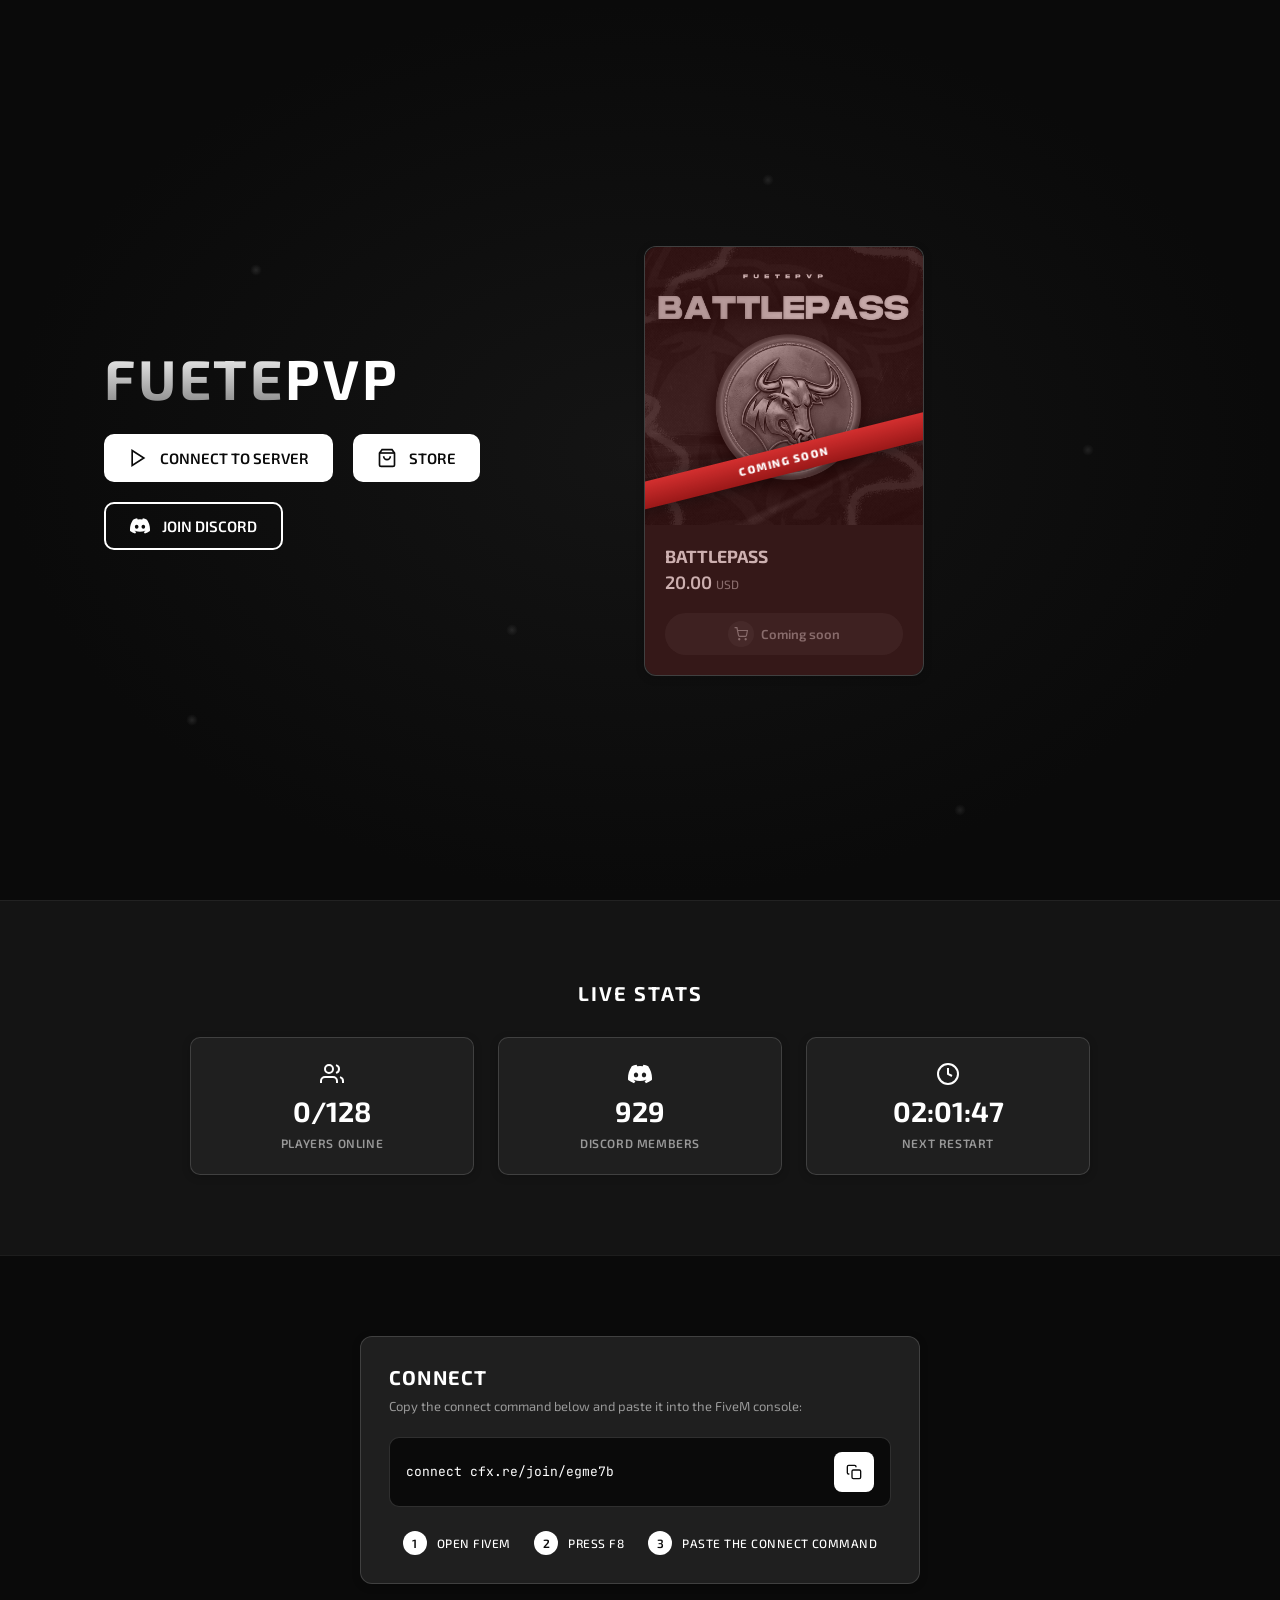
==== index.html @ 7027dbac "Add files via upload" ====
<!DOCTYPE html>
<html lang="en">
<head>
  <meta charset="UTF-8">
  <meta name="viewport" content="width=device-width, initial-scale=1.0">
  <title>FuetePVP — FiveM Server</title>
  <link rel="preconnect" href="https://fonts.googleapis.com">
  <link rel="preconnect" href="https://fonts.gstatic.com" crossorigin>
  <link href="https://fonts.googleapis.com/css2?family=Exo+2:wght@400;500;600;700&family=JetBrains+Mono:wght@400;500&display=swap" rel="stylesheet">
  <link rel="stylesheet" href="styles.css">
</head>
<body>
  <!-- Hero Section — Centered layout -->
  <main class="hero">
    <div class="hero-bg">
      <div class="bokeh bokeh-1"></div>
      <div class="bokeh bokeh-2"></div>
      <div class="bokeh bokeh-3"></div>
      <div class="stars"></div>
    </div>
    <div class="hero-inner hero-animate">
      <div class="hero-content hero-centered">
        <div class="hero-left">
          <h1 class="title animate-item"><span class="title-fuete">FUETE</span><span class="title-pvp">PVP</span></h1>
          <div class="buttons-stack animate-item">
            <div class="buttons-row">
              <a href="#" class="btn btn-primary">
              <svg xmlns="http://www.w3.org/2000/svg" width="20" height="20" viewBox="0 0 24 24" fill="none" stroke="currentColor" stroke-width="2">
                <polygon points="5 3 19 12 5 21 5 3"/>
              </svg>
              CONNECT TO SERVER
            </a>
            <a href="shop.html" class="btn btn-primary">
              <svg xmlns="http://www.w3.org/2000/svg" width="20" height="20" viewBox="0 0 24 24" fill="none" stroke="currentColor" stroke-width="2">
                <path d="M6 2L3 6v14a2 2 0 0 0 2 2h14a2 2 0 0 0 2-2V6l-3-4z"/>
                <line x1="3" y1="6" x2="21" y2="6"/>
                <path d="M16 10a4 4 0 0 1-8 0"/>
              </svg>
              STORE
            </a>
          </div>
          <a href="https://discord.gg/bhujX2m533" target="_blank" rel="noopener noreferrer" class="btn btn-outline">
            <svg xmlns="http://www.w3.org/2000/svg" width="20" height="20" viewBox="0 0 16 16" fill="currentColor">
              <path d="M13.545 2.907a13.2 13.2 0 0 0-3.257-1.011.05.05 0 0 0-.052.025c-.141.25-.297.577-.406.833a12.2 12.2 0 0 0-3.658 0 8 8 0 0 0-.412-.833.05.05 0 0 0-.052-.025c-1.125.194-2.22.534-3.257 1.011a.04.04 0 0 0-.021.018C.356 6.024-.213 9.047.066 12.032q.003.022.021.037a13.3 13.3 0 0 0 3.995 2.02.05.05 0 0 0 .056-.019q.463-.63.818-1.329a.05.05 0 0 0-.01-.059l-.018-.011a9 9 0 0 1-1.248-.595.05.05 0 0 1-.02-.066l.015-.019q.127-.095.248-.195a.05.05 0 0 1 .051-.007c2.619 1.196 5.454 1.196 8.041 0a.05.05 0 0 1 .053.007q.121.1.248.195a.05.05 0 0 1-.004.085 8 8 0 0 1-1.249.594.05.05 0 0 0-.03.03.05.05 0 0 0 .003.041c.24.465.515.909.817 1.329a.05.05 0 0 0 .056.019 13.2 13.2 0 0 0 4.001-2.02.05.05 0 0 0 .021-.037c.334-3.451-.559-6.449-2.366-9.106a.03.03 0 0 0-.02-.019m-8.198 7.307c-.789 0-1.438-.724-1.438-1.612s.637-1.613 1.438-1.613c.807 0 1.45.73 1.438 1.613 0 .888-.637 1.612-1.438 1.612m5.316 0c-.788 0-1.438-.724-1.438-1.612s.637-1.613 1.438-1.613c.807 0 1.451.73 1.438 1.613 0 .888-.631 1.612-1.438 1.612"/>
            </svg>
            JOIN DISCORD
          </a>
          </div>
        </div>
      </div>
      <div class="hero-featured-wrap animate-item">
        <article class="store-card hero-featured-card hero-featured-card--soon" aria-label="BATTLEPASS — coming soon, not available for purchase yet">
          <div class="hero-featured-soon-overlay" aria-hidden="true">
            <span class="hero-featured-soon-ribbon">COMING SOON</span>
          </div>
          <div class="store-card-image">
            <img src="images/battlepass.png" alt="Battle Pass — FUETEPVP" class="store-product-img" width="512" height="512" loading="lazy">
          </div>
          <h3 class="store-card-title">BATTLEPASS</h3>
          <p class="store-card-price">20.00 <span class="currency">USD</span></p>
          <span class="store-btn hero-featured-buy hero-featured-buy--disabled" aria-disabled="true">
            <span class="store-btn-icon">
              <svg xmlns="http://www.w3.org/2000/svg" width="14" height="14" viewBox="0 0 24 24" fill="none" stroke="currentColor" stroke-width="2"><circle cx="9" cy="21" r="1"/><circle cx="20" cy="21" r="1"/><path d="M1 1h4l2.68 13.39a2 2 0 0 0 2 1.61h9.72a2 2 0 0 0 2-1.61L23 6H6"/></svg>
            </span>
            Coming soon
          </span>
        </article>
      </div>
    </div>
  </main>

  <!-- Live Stats Section -->
  <section class="stats-section">
    <h2 class="section-title">LIVE STATS</h2>
    <div class="stats-grid">
      <div class="stat-card">
        <div class="stat-icon">
          <svg xmlns="http://www.w3.org/2000/svg" width="24" height="24" viewBox="0 0 24 24" fill="none" stroke="currentColor" stroke-width="2">
            <path d="M17 21v-2a4 4 0 0 0-4-4H5a4 4 0 0 0-4 4v2"/>
            <circle cx="9" cy="7" r="4"/>
            <path d="M23 21v-2a4 4 0 0 0-3-3.87"/>
            <path d="M16 3.13a4 4 0 0 1 0 7.75"/>
          </svg>
        </div>
        <span class="stat-value">0/128</span>
        <span class="stat-label">PLAYERS ONLINE</span>
      </div>
      <div class="stat-card">
        <div class="stat-icon">
          <svg xmlns="http://www.w3.org/2000/svg" width="24" height="24" viewBox="0 0 16 16" fill="currentColor">
            <path d="M13.545 2.907a13.2 13.2 0 0 0-3.257-1.011.05.05 0 0 0-.052.025c-.141.25-.297.577-.406.833a12.2 12.2 0 0 0-3.658 0 8 8 0 0 0-.412-.833.05.05 0 0 0-.052-.025c-1.125.194-2.22.534-3.257 1.011a.04.04 0 0 0-.021.018C.356 6.024-.213 9.047.066 12.032q.003.022.021.037a13.3 13.3 0 0 0 3.995 2.02.05.05 0 0 0 .056-.019q.463-.63.818-1.329a.05.05 0 0 0-.01-.059l-.018-.011a9 9 0 0 1-1.248-.595.05.05 0 0 1-.02-.066l.015-.019q.127-.095.248-.195a.05.05 0 0 1 .051-.007c2.619 1.196 5.454 1.196 8.041 0a.05.05 0 0 1 .053.007q.121.1.248.195a.05.05 0 0 1-.004.085 8 8 0 0 1-1.249.594.05.05 0 0 0-.03.03.05.05 0 0 0 .003.041c.24.465.515.909.817 1.329a.05.05 0 0 0 .056.019 13.2 13.2 0 0 0 4.001-2.02.05.05 0 0 0 .021-.037c.334-3.451-.559-6.449-2.366-9.106a.03.03 0 0 0-.02-.019m-8.198 7.307c-.789 0-1.438-.724-1.438-1.612s.637-1.613 1.438-1.613c.807 0 1.45.73 1.438 1.613 0 .888-.637 1.612-1.438 1.612m5.316 0c-.788 0-1.438-.724-1.438-1.612s.637-1.613 1.438-1.613c.807 0 1.451.73 1.438 1.613 0 .888-.631 1.612-1.438 1.612"/>
          </svg>
        </div>
        <span class="stat-value">929</span>
        <span class="stat-label">DISCORD MEMBERS</span>
      </div>
      <div class="stat-card">
        <div class="stat-icon">
          <svg xmlns="http://www.w3.org/2000/svg" width="24" height="24" viewBox="0 0 24 24" fill="none" stroke="currentColor" stroke-width="2">
            <circle cx="12" cy="12" r="10"/>
            <polyline points="12 6 12 12 16 14"/>
          </svg>
        </div>
        <span class="stat-value" id="restart-timer">02:01:47</span>
        <span class="stat-label">NEXT RESTART</span>
      </div>
    </div>
  </section>

  <!-- Connect Section -->
  <section class="connect-section">
    <div class="connect-card">
      <h2 class="connect-title">CONNECT</h2>
      <p class="connect-subtitle">Copy the connect command below and paste it into the FiveM console:</p>
      <div class="connect-bar">
        <code class="connect-code" id="connect-code">connect cfx.re/join/egme7b</code>
        <button class="copy-btn" id="copy-btn" aria-label="Copy">
          <svg xmlns="http://www.w3.org/2000/svg" width="16" height="16" viewBox="0 0 24 24" fill="none" stroke="currentColor" stroke-width="2">
            <rect x="9" y="9" width="13" height="13" rx="2" ry="2"/>
            <path d="M5 15H4a2 2 0 0 1-2-2V4a2 2 0 0 1 2-2h9a2 2 0 0 1 2 2v1"/>
          </svg>
        </button>
      </div>
      <div class="connect-steps">
        <div class="step">
          <span class="step-num">1</span>
          <span>OPEN FIVEM</span>
        </div>
        <div class="step">
          <span class="step-num">2</span>
          <span>PRESS F8</span>
        </div>
        <div class="step">
          <span class="step-num">3</span>
          <span>PASTE THE CONNECT COMMAND</span>
        </div>
      </div>
    </div>
  </section>

  <script src="script.js"></script>
</body>
</html>
---- styles.css ----
/* FuetePVP — Monochrome design (sort, grå, hvid) */
:root {
  --grey-1: #0a0a0a;   /* Mørkest */
  --grey-2: #141414;   /* Mellem */
  --grey-3: #1a1a1a;   /* Lyseste */
  --bg-dark: var(--grey-1);
  --bg-card: #1f1f1f;
  --bg-card-hover: #282828;
  --accent: #ffffff;
  --accent-muted: #b0b0b0;
  --text-white: #ffffff;
  --text-muted: #999999;
  --border-subtle: rgba(255, 255, 255, 0.15);
}

* {
  margin: 0;
  padding: 0;
  box-sizing: border-box;
}

/* Skjul scrollbars — scroll virker stadig (hjul, touchpad, touch, piletaster) */
html {
  scrollbar-width: none;
  -ms-overflow-style: none;
}
html::-webkit-scrollbar {
  display: none;
}

body {
  font-family: 'Exo 2', -apple-system, BlinkMacSystemFont, sans-serif;
  background: 
    radial-gradient(ellipse 80% 60% at 15% 20%, rgba(255, 255, 255, 0.03) 0%, transparent 55%),
    radial-gradient(ellipse 70% 50% at 85% 70%, rgba(255, 255, 255, 0.02) 0%, transparent 55%),
    var(--bg-dark);
  color: var(--text-white);
  min-height: 100vh;
  overflow-x: hidden;
  scrollbar-width: none;
  -ms-overflow-style: none;
  -webkit-font-smoothing: antialiased;
  -moz-osx-font-smoothing: grayscale;
}
body::-webkit-scrollbar {
  display: none;
}

/* Hero background — Bokeh + starfield (bag al indhold) */
.hero-bg {
  position: fixed;
  inset: 0;
  pointer-events: none;
  z-index: -1;
  overflow: hidden;
}

.stars {
  position: absolute;
  inset: 0;
  background: radial-gradient(ellipse at 50% 50%, var(--grey-2) 0%, var(--grey-1) 70%);
}

/* Prikker – grå/hvid monokrom */
.stars::before {
  content: '';
  position: absolute;
  inset: 0;
  background-image: 
    radial-gradient(6px 6px at 20% 30%, rgba(255, 255, 255, 0.12) 0%, transparent 100%),
    radial-gradient(6px 6px at 60% 20%, rgba(255, 255, 255, 0.1) 0%, transparent 100%),
    radial-gradient(6px 6px at 40% 70%, rgba(255, 255, 255, 0.11) 0%, transparent 100%),
    radial-gradient(6px 6px at 85% 50%, rgba(255, 255, 255, 0.1) 0%, transparent 100%),
    radial-gradient(6px 6px at 15% 80%, rgba(255, 255, 255, 0.12) 0%, transparent 100%),
    radial-gradient(6px 6px at 75% 90%, rgba(255, 255, 255, 0.1) 0%, transparent 100%);
  background-size: 100% 100%;
  opacity: 0.9;
  animation: dotsFloat 8s ease-in-out infinite;
}

@keyframes dotsFloat {
  0%, 100% { opacity: 0.9; transform: scale(1) translate(0, 0); }
  33% { opacity: 0.95; transform: scale(1.02) translate(2%, -1%); }
  66% { opacity: 0.9; transform: scale(0.98) translate(-1%, 2%); }
}

/* Prikker – monokrom */
.stars::after {
  background-image: radial-gradient(circle, rgba(255, 255, 255, 0.1) 6px, transparent 6px);
  background-size: 48px 48px;
  background-position: 0 0;
  opacity: 0.8;
  animation: dotsDrift 8s ease-in-out infinite;
}

@keyframes dotsDrift {
  0%, 100% { background-position: 0 0; }
  20% { background-position: 60px 40px; }
  40% { background-position: -30px 70px; }
  60% { background-position: 50px -40px; }
  80% { background-position: -40px -20px; }
}

.bokeh {
  position: absolute;
  border-radius: 50%;
  filter: blur(80px);
  opacity: 0.35;
  pointer-events: none;
  animation: bokehFloat 6s ease-in-out infinite;
}

.bokeh-1 {
  width: 500px;
  height: 500px;
  background: rgba(255, 255, 255, 0.04);
  top: -150px;
  left: 50%;
  animation: bokeh1Float 6s ease-in-out infinite;
  animation-delay: 0s;
}

.bokeh-2 {
  width: 400px;
  height: 400px;
  background: rgba(255, 255, 255, 0.05);
  bottom: -80px;
  left: -80px;
  opacity: 0.4;
  animation-delay: -7s;
}

.bokeh-3 {
  width: 450px;
  height: 450px;
  background: rgba(255, 255, 255, 0.04);
  top: 55%;
  right: -100px;
  opacity: 0.3;
  animation-delay: -14s;
}

@keyframes bokehFloat {
  0%, 100% { transform: translate(0, 0) scale(1); }
  20% { transform: translate(12%, 8%) scale(1.08); }
  40% { transform: translate(-10%, -12%) scale(0.92); }
  60% { transform: translate(10%, -5%) scale(1.05); }
  80% { transform: translate(-8%, 10%) scale(0.96); }
}

@keyframes bokeh1Float {
  0%, 100% { transform: translate(-50%, 0) scale(1); }
  20% { transform: translate(calc(-50% + 12%), 8%) scale(1.08); }
  40% { transform: translate(calc(-50% - 10%), -12%) scale(0.92); }
  60% { transform: translate(calc(-50% + 10%), -5%) scale(1.05); }
  80% { transform: translate(calc(-50% - 8%), 10%) scale(0.96); }
}

/* Hero animation — langsom bevægelse fra begge sider mod midten */
@keyframes slideInFromLeft {
  0% {
    opacity: 0;
    transform: translateX(-80px) scale(0.95);
  }
  100% {
    opacity: 1;
    transform: translateX(0) scale(1);
  }
}

@keyframes slideInFromRight {
  0% {
    opacity: 0;
    transform: translateX(80px) scale(0.95);
  }
  100% {
    opacity: 1;
    transform: translateX(0) scale(1);
  }
}

/* Desktop: samme horisontale indflyvning som mobil — ingen translateY så top/right forbliver låst */
@keyframes slideInBattlepassDesktop {
  0% {
    opacity: 0;
    transform: translateX(72px) scale(0.95);
  }
  100% {
    opacity: 1;
    transform: translateX(0) scale(1);
  }
}

.hero-animate .title.animate-item {
  opacity: 0;
  animation: slideInFromLeft 1.4s cubic-bezier(0.25, 0.46, 0.45, 0.94) 0.2s forwards;
}

.hero-animate .buttons-stack.animate-item {
  opacity: 0;
  animation: slideInFromLeft 1.4s cubic-bezier(0.25, 0.46, 0.45, 0.94) 0.5s forwards;
}

.hero-animate .hero-featured-wrap.animate-item {
  opacity: 0;
  animation: slideInFromRight 1.4s cubic-bezier(0.25, 0.46, 0.45, 0.94) 0.7s forwards;
}

@media (min-width: 901px) {
  .hero-animate .hero-featured-wrap.animate-item {
    animation-name: slideInBattlepassDesktop;
  }
}

/* Hero Section — gennemsigtig så hero-bg (bokeh, stars) kan ses */
.hero {
  position: relative;
  min-height: 100vh;
  display: flex;
  flex-direction: column;
  align-items: stretch;
  justify-content: center;
  padding: 3rem 0;
  z-index: 1;
  background: transparent;
}

/* Fylder skærmbredden — BATTLEPASS på desktop låst til viewport-højre (absolute) */
.hero-inner {
  position: relative;
  z-index: 2;
  display: grid;
  grid-template-columns: minmax(0, 1fr) auto;
  align-items: center;
  column-gap: clamp(2.5rem, 8vw, 7rem);
  width: 100%;
  box-sizing: border-box;
  padding-inline-start: clamp(2rem, 9vw, 6.5rem);
  padding-inline-end: max(0.35rem, env(safe-area-inset-right, 0px));
}

.hero-content {
  position: relative;
  z-index: 2;
  justify-self: end;
  width: fit-content;
  max-width: min(1200px, 100%);
}

@media (min-width: 901px) {
  .hero-inner {
    grid-template-columns: 1fr;
    column-gap: 0;
    align-items: center;
    align-content: center;
    /* Samme højde som synlig hero, så top:50% = midt på skærmen (ikke bund-hjørne) */
    min-height: calc(100svh - 6rem);
    /* Plads til kortet så Fuete ikke kører ind under */
    padding-inline-end: max(calc(280px + 1.75rem), env(safe-area-inset-right, 0px));
  }

  .hero-content {
    justify-self: start;
    align-self: center;
    max-width: min(1200px, calc(100% - 1rem));
  }

  .hero-featured-wrap {
    position: absolute;
    /* Further from right edge = closer to center (tweak here) */
    right: max(clamp(7.125rem, 28.25vw, 22.25rem), env(safe-area-inset-right, 0px));
    /* Højere på siden end midten — “meget højere op” */
    top: clamp(18%, 22vh, 30%);
    width: min(280px, calc(100vw - clamp(2rem, 9vw, 6.5rem) - 2rem));
    justify-self: unset;
  }
}

.hero-content.hero-centered {
  display: block;
}

.hero-centered {
  text-align: left;
}

.hero-left {
  display: flex;
  flex-direction: column;
  align-items: flex-start;
  gap: 1.75rem;
  min-width: 0;
}

.title {
  font-size: 3.5rem;
  font-weight: 700;
  letter-spacing: 0.05em;
  line-height: 1;
}

.title-fuete {
  background: linear-gradient(180deg, #ffffff 0%, #e0e0e0 25%, #808080 100%);
  -webkit-background-clip: text;
  background-clip: text;
  color: transparent;
}

.title-pvp {
  color: var(--text-white);
}

.buttons-stack {
  display: flex;
  flex-direction: column;
  align-items: flex-start;
  gap: 1.25rem;
}

.buttons-row {
  display: flex;
  flex-wrap: wrap;
  gap: 1.25rem;
}

.btn {
  display: inline-flex;
  align-items: center;
  gap: 0.75rem;
  padding: 0.75rem 1.5rem;
  min-height: 48px;
  border-radius: 10px;
  font-size: 0.9375rem;
  font-weight: 600;
  text-decoration: none;
  transition: all 0.2s ease;
  -webkit-tap-highlight-color: transparent;
  user-select: none;
}

.btn:focus-visible {
  outline: 2px solid var(--accent);
  outline-offset: 2px;
}

::selection {
  background: rgba(255, 255, 255, 0.25);
  color: var(--text-white);
}

.btn-primary {
  background: var(--accent);
  color: #0a0a0a;
  border: none;
  box-shadow: none;
}

.btn-primary:hover {
  background: var(--accent-muted);
  box-shadow: 0 0 12px rgba(255, 255, 255, 0.1);
}

.btn-outline {
  background: transparent;
  color: var(--accent);
  border: 2px solid var(--accent);
}

.btn-outline:hover {
  background: rgba(255, 255, 255, 0.08);
  color: var(--text-white);
  border-color: var(--text-white);
  box-shadow: 0 0 16px rgba(255, 255, 255, 0.1);
}

/* Forside — featured produktkort (grid-kolonne / desktop: absolute mod højre) */
.hero-featured-wrap {
  justify-self: end;
}

@media (prefers-reduced-motion: reduce) {
  .hero-animate .hero-featured-wrap.animate-item {
    animation: none !important;
    opacity: 1;
    transform: none;
  }
}

.hero-featured-card {
  position: relative;
  width: min(100%, 280px);
  cursor: default;
}

.hero-featured-card:hover {
  border-color: var(--accent);
  box-shadow: 0 0 20px rgba(255, 255, 255, 0.1);
}

/* Temporary: red ribbon + overlay, purchase disabled */
.hero-featured-card--soon:hover {
  border-color: var(--border-subtle);
  box-shadow: 0 2px 8px rgba(0, 0, 0, 0.2);
}

.hero-featured-soon-overlay {
  position: absolute;
  inset: 0;
  z-index: 3;
  pointer-events: auto;
  border-radius: inherit;
  background: rgba(100, 10, 10, 0.32);
  overflow: hidden;
}

.hero-featured-soon-ribbon {
  position: absolute;
  top: 50%;
  left: 50%;
  width: 150%;
  padding: 0.45rem 0;
  margin: 0;
  text-align: center;
  font-size: 0.6875rem;
  font-weight: 800;
  letter-spacing: 0.14em;
  text-transform: uppercase;
  color: #fff;
  background: linear-gradient(180deg, #d32f2f 0%, #9a1818 100%);
  box-shadow: 0 2px 14px rgba(0, 0, 0, 0.4);
  transform: translate(-50%, -50%) rotate(-14deg);
}

.hero-featured-buy {
  cursor: pointer;
  width: calc(100% - 2.5rem);
  max-width: 100%;
  box-sizing: border-box;
  margin-top: auto;
}

.hero-featured-buy:hover {
  background: rgba(255, 255, 255, 0.08);
}

.hero-featured-buy--disabled {
  cursor: not-allowed;
  opacity: 0.55;
  pointer-events: none;
}

.hero-featured-buy--disabled:hover {
  background: #3a3a3a;
  box-shadow: none;
}

.buttons {
  display: flex;
  flex-wrap: wrap;
  gap: 1rem;
  justify-content: center;
}

/* Stats Section — Grey 2 (mellem) */
.stats-section {
  position: relative;
  z-index: 2;
  padding: 5rem 2rem;
  background: var(--grey-2);
  border-top: 1px solid rgba(255, 255, 255, 0.06);
  opacity: 0;
  transform: translateY(24px);
  transition: opacity 0.5s ease, transform 0.5s ease;
}

.stats-section.reveal {
  opacity: 1;
  transform: translateY(0);
}

.section-title {
  font-size: 1.25rem;
  font-weight: 700;
  letter-spacing: 0.1em;
  text-align: center;
  margin-bottom: 2rem;
  color: var(--text-white);
}

.stats-grid {
  display: grid;
  grid-template-columns: repeat(auto-fit, minmax(220px, 1fr));
  gap: 1.5rem;
  max-width: 900px;
  margin: 0 auto;
}

.stat-card {
  background: var(--bg-card);
  border: 1px solid var(--border-subtle);
  border-radius: 10px;
  padding: 1.5rem;
  display: flex;
  flex-direction: column;
  align-items: center;
  gap: 0.5rem;
  transition: all 0.25s ease;
  box-shadow: 0 2px 8px rgba(0, 0, 0, 0.2);
}


.stat-card:hover {
  background: var(--bg-card-hover);
  border-color: var(--accent);
  box-shadow: 0 0 12px rgba(255, 255, 255, 0.1);
}

.stat-icon {
  color: var(--accent);
}

.stat-icon svg {
  display: block;
}

.stat-value {
  font-size: 1.75rem;
  font-weight: 700;
  color: var(--text-white);
}

.stat-label {
  font-size: 0.75rem;
  font-weight: 600;
  letter-spacing: 0.05em;
  color: var(--text-muted);
}

/* Connect Section — Grey 1 (mørkest, bunden) */
.connect-section {
  position: relative;
  z-index: 2;
  padding: 5rem 2rem 5rem;
  background: var(--grey-1);
  border-top: 1px solid rgba(255, 255, 255, 0.08);
  opacity: 0;
  transform: translateY(24px);
  transition: opacity 0.5s ease, transform 0.5s ease;
}

.connect-section.reveal {
  opacity: 1;
  transform: translateY(0);
}

.connect-card {
  max-width: 560px;
  margin: 0 auto;
  background: var(--bg-card);
  border: 1px solid var(--border-subtle);
  border-radius: 12px;
  padding: 1.75rem;
  box-shadow: 0 2px 8px rgba(0, 0, 0, 0.2);
}

.connect-title {
  font-size: 1.25rem;
  font-weight: 700;
  letter-spacing: 0.06em;
  margin-bottom: 0.5rem;
  color: var(--text-white);
}

.connect-subtitle {
  font-size: 0.8125rem;
  color: var(--text-muted);
  margin-bottom: 1.25rem;
  line-height: 1.5;
}

.connect-bar {
  display: flex;
  align-items: center;
  gap: 1rem;
  background: var(--grey-1);
  border: 1px solid var(--border-subtle);
  border-radius: 10px;
  padding: 0.875rem 1rem;
  margin-bottom: 1.5rem;
}

.connect-code {
  flex: 1;
  font-family: 'JetBrains Mono', ui-monospace, monospace;
  font-size: 0.8125rem;
  color: var(--accent);
  overflow-x: auto;
  scrollbar-width: none;
  -ms-overflow-style: none;
}
.connect-code::-webkit-scrollbar {
  display: none;
}

.copy-btn {
  display: flex;
  align-items: center;
  justify-content: center;
  width: 40px;
  height: 40px;
  background: var(--accent);
  border: none;
  border-radius: 8px;
  color: #0a0a0a;
  cursor: pointer;
  transition: all 0.2s ease;
}

.copy-btn:hover {
  background: var(--accent-muted);
  transform: scale(1.03);
  box-shadow: 0 2px 8px rgba(255, 255, 255, 0.15);
}

.copy-btn:active {
  transform: scale(0.98);
}

.copy-btn.copied {
  background: var(--accent-muted);
}

.connect-steps {
  display: flex;
  flex-wrap: wrap;
  gap: 1.5rem;
  justify-content: center;
}

.step {
  display: flex;
  align-items: center;
  gap: 0.625rem;
  font-size: 0.75rem;
  font-weight: 500;
  letter-spacing: 0.04em;
  color: var(--text-white);
}

.step-num {
  display: flex;
  align-items: center;
  justify-content: center;
  width: 24px;
  height: 24px;
  background: var(--accent);
  color: #0a0a0a;
  font-weight: 600;
  font-size: 0.75rem;
  border-radius: 50%;
}

/* Store Section — FueteCoins shop */
.store-section {
  position: relative;
  z-index: 2;
  padding: 5rem 2rem 6rem;
  background: var(--grey-1);
  border-top: 1px solid rgba(255, 255, 255, 0.08);
  opacity: 0;
  transform: translateY(24px);
  transition: opacity 0.5s ease, transform 0.5s ease;
}

.store-section.reveal {
  opacity: 1;
  transform: translateY(0);
}

/* Dedikeret shop-side — flad mørk baggrund (ingen lys kant/glow i bunden) */
.shop-page {
  min-height: 100vh;
  position: relative;
}

body.shop-page {
  background: var(--grey-1);
}

.shop-page .stars {
  background: var(--grey-1);
}

.shop-page .stars::before,
.shop-page .stars::after {
  display: none;
}

.shop-page .bokeh {
  display: none;
}

.shop-page .store-section.store-section--page {
  opacity: 1;
  transform: none;
  border-top: none;
  padding-top: 1rem;
  background: transparent;
}

.shop-header {
  position: relative;
  z-index: 2;
  padding: 1.25rem 1.5rem 0;
  max-width: 1100px;
  margin: 0 auto;
}

.shop-back {
  display: inline-flex;
  align-items: center;
  gap: 0.5rem;
  color: var(--text-muted);
  text-decoration: none;
  font-size: 0.9rem;
  font-weight: 600;
  letter-spacing: 0.04em;
  transition: color 0.2s ease;
}

.shop-back:hover {
  color: var(--accent);
}

.shop-main {
  position: relative;
  z-index: 2;
}

.shop-tabs {
  display: flex;
  flex-wrap: wrap;
  align-items: center;
  justify-content: center;
  gap: 0.35rem 0.5rem;
  max-width: 1100px;
  margin: 0 auto 1.5rem;
  padding: 0 0.5rem;
}

.shop-tab {
  font-family: inherit;
  font-size: 0.8125rem;
  font-weight: 600;
  letter-spacing: 0.08em;
  text-transform: uppercase;
  padding: 0.5rem 1.1rem;
  border-radius: 999px;
  border: 1px solid transparent;
  background: transparent;
  color: var(--text-muted);
  cursor: pointer;
  transition:
    color 0.2s ease,
    background 0.2s ease,
    border-color 0.2s ease,
    box-shadow 0.2s ease;
}

.shop-tab:hover {
  color: var(--text-white);
}

.shop-tab:focus-visible {
  outline: 2px solid rgba(255, 255, 255, 0.5);
  outline-offset: 2px;
}

.shop-tab.is-active,
.shop-tab[aria-selected="true"] {
  background: rgba(255, 255, 255, 0.08);
  border-color: var(--border-subtle);
  color: var(--text-white);
  font-weight: 700;
  box-shadow: 0 1px 0 rgba(255, 255, 255, 0.06);
}

.shop-tab-panel[hidden] {
  display: none !important;
}

.shop-tab-panel .store-title--exclusive,
.shop-tab-panel .store-title--unban,
.shop-tab-panel .store-title--crews,
.shop-tab-panel .store-title--ranks {
  margin-top: 0.25rem;
}

.store-title {
  font-size: 1.75rem;
  font-weight: 700;
  letter-spacing: 0.06em;
  color: var(--text-white);
  margin-bottom: 0.5rem;
  text-align: center;
  max-width: 1100px;
  margin-left: auto;
  margin-right: auto;
}

.store-subtitle {
  font-size: 0.9rem;
  color: var(--text-muted);
  margin-bottom: 2.5rem;
  max-width: 1100px;
  margin-left: auto;
  margin-right: auto;
  text-align: center;
}

.store-title--unban {
  margin-top: 2.75rem;
}

.store-subtitle--unban {
  margin-bottom: 1.25rem;
}

.store-title--crews {
  margin-top: 2.75rem;
}

.store-subtitle--crews {
  margin-bottom: 1.25rem;
}

.store-title--ranks {
  margin-top: 2.75rem;
}

.store-subtitle--ranks {
  margin-bottom: 1.25rem;
}

.store-title--exclusive {
  margin-top: 2.75rem;
  max-width: 1100px;
  margin-left: auto;
  margin-right: auto;
  text-align: center;
}

.store-subtitle--exclusive {
  max-width: 1100px;
  margin-left: auto;
  margin-right: auto;
  text-align: center;
  margin-bottom: 1.25rem;
}

.store-subtitle--cars-note {
  font-size: 0.8rem;
  margin-bottom: 1rem;
  opacity: 0.88;
}

.store-card-title--exclusive {
  text-transform: uppercase;
  letter-spacing: 0.05em;
}

/* Long CARS names — one line inside narrow cards */
.store-card-title--compact {
  font-size: clamp(0.55rem, 1.85vw, 0.78rem);
  line-height: 1.2;
  letter-spacing: 0.03em;
  white-space: nowrap;
  padding: 1.25rem 0.4rem 0.25rem;
}

.store-grid {
  display: grid;
  grid-template-columns: repeat(auto-fit, minmax(240px, 1fr));
  gap: 1.5rem;
  max-width: 1100px;
  margin: 0 auto;
}

.store-card {
  background: var(--bg-card);
  border: 1px solid var(--border-subtle);
  border-radius: 12px;
  overflow: hidden;
  transition: all 0.25s ease;
  box-shadow: 0 2px 8px rgba(0, 0, 0, 0.2);
  display: flex;
  flex-direction: column;
}

.store-card:hover {
  border-color: var(--accent);
  box-shadow: 0 0 20px rgba(255, 255, 255, 0.1);
}

/* Shop page — entrance + hover polish */
@keyframes shopFadeUp {
  from {
    opacity: 0;
    transform: translateY(22px);
  }
  to {
    opacity: 1;
    transform: translateY(0);
  }
}

@keyframes shopCardEnter {
  from {
    opacity: 0;
    transform: translateY(36px) scale(0.92);
    filter: brightness(0.85);
  }
  55% {
    filter: brightness(1.05);
  }
  to {
    opacity: 1;
    transform: translateY(0) scale(1);
    filter: brightness(1);
  }
}

@keyframes shopImgSettle {
  from {
    transform: scale(1.12);
  }
  to {
    transform: scale(1);
  }
}

@media (prefers-reduced-motion: no-preference) {
  .shop-page .shop-header .shop-back {
    opacity: 0;
    animation: shopFadeUp 0.55s cubic-bezier(0.22, 1, 0.36, 1) 0.04s both;
  }

  .shop-page .store-section--page .shop-tab-panel.shop-tab-panel--enter > .store-title:first-of-type {
    opacity: 0;
    animation: shopFadeUp 0.6s cubic-bezier(0.22, 1, 0.36, 1) 0.1s both;
  }

  .shop-page .store-section--page .shop-tab-panel.shop-tab-panel--enter > .store-subtitle:first-of-type {
    opacity: 0;
    animation: shopFadeUp 0.6s cubic-bezier(0.22, 1, 0.36, 1) 0.16s both;
  }

  .shop-page .store-section--page .shop-tab-panel.shop-tab-panel--enter .store-card {
    opacity: 0;
    animation: shopCardEnter 0.72s cubic-bezier(0.22, 1, 0.36, 1) both;
    transition:
      transform 0.4s cubic-bezier(0.22, 1, 0.36, 1),
      border-color 0.25s ease,
      box-shadow 0.4s ease;
  }

  .shop-page .store-section--page .shop-tab-panel.shop-tab-panel--enter .store-grid .store-card:nth-child(1) {
    animation-delay: 0.2s;
  }

  .shop-page .store-section--page .shop-tab-panel.shop-tab-panel--enter .store-grid .store-card:nth-child(2) {
    animation-delay: 0.28s;
  }

  .shop-page .store-section--page .shop-tab-panel.shop-tab-panel--enter .store-grid .store-card:nth-child(3) {
    animation-delay: 0.36s;
  }

  .shop-page .store-section--page .shop-tab-panel.shop-tab-panel--enter .store-grid .store-card:nth-child(4) {
    animation-delay: 0.44s;
  }

  .shop-page .store-section--page .shop-tab-panel.shop-tab-panel--enter .store-card .store-product-img {
    transform: scale(1.12);
    animation: shopImgSettle 0.85s cubic-bezier(0.22, 1, 0.36, 1) both;
    transition: transform 0.5s cubic-bezier(0.22, 1, 0.36, 1);
  }

  .shop-page .store-section--page .shop-tab-panel.shop-tab-panel--enter .store-grid .store-card:nth-child(1) .store-product-img {
    animation-delay: 0.2s;
  }

  .shop-page .store-section--page .shop-tab-panel.shop-tab-panel--enter .store-grid .store-card:nth-child(2) .store-product-img {
    animation-delay: 0.28s;
  }

  .shop-page .store-section--page .shop-tab-panel.shop-tab-panel--enter .store-grid .store-card:nth-child(3) .store-product-img {
    animation-delay: 0.36s;
  }

  .shop-page .store-section--page .shop-tab-panel.shop-tab-panel--enter .store-grid .store-card:nth-child(4) .store-product-img {
    animation-delay: 0.44s;
  }

  .shop-page .store-section--page .store-card:hover {
    transform: translateY(-8px);
    box-shadow:
      0 12px 32px rgba(0, 0, 0, 0.35),
      0 0 24px rgba(255, 255, 255, 0.08);
  }

  .shop-page .store-section--page .store-card:hover .store-product-img {
    transform: scale(1.07);
  }
}

@media (prefers-reduced-motion: reduce) {
  .shop-page .shop-header .shop-back,
  .shop-page .store-section--page .store-title,
  .shop-page .store-section--page .store-subtitle,
  .shop-page .store-section--page .store-card,
  .shop-page .store-section--page .store-card .store-product-img {
    animation: none !important;
    opacity: 1 !important;
    transform: none !important;
    filter: none !important;
  }
}

.store-card-image {
  aspect-ratio: 1;
  background: linear-gradient(145deg, #2a2a2a 0%, #1a1a1a 50%, #222222 100%);
  display: flex;
  align-items: center;
  justify-content: center;
  position: relative;
  overflow: hidden;
}

.store-product-img {
  width: 100%;
  height: 100%;
  object-fit: cover;
  display: block;
}

/* HYCADE URUS — pan crop (nudged back toward center) */
.store-product-img--hycade-urus {
  object-position: 48% 40%;
}

.store-coin-amount {
  font-size: 2rem;
  font-weight: 700;
  color: rgba(255, 255, 255, 0.2);
  letter-spacing: 0.05em;
}

.store-card-title {
  font-size: 1.1rem;
  font-weight: 700;
  color: var(--text-white);
  padding: 1.25rem 1.25rem 0.25rem;
}

.coin-amount {
  color: var(--accent);
}

.store-card-price {
  font-size: 1.125rem;
  font-weight: 600;
  color: var(--text-white);
  padding: 0 1.25rem;
  margin-bottom: 1.25rem;
}

.store-card-price .currency {
  font-size: 0.75rem;
  font-weight: 500;
  color: var(--text-muted);
}

/* Same width as one coin card in a 4-column row (1100px − 3 gaps) / 4 — Unbans, Crews, CARS */
.store-grid--unban,
.store-grid--crews,
.store-grid--cars {
  display: flex;
  flex-wrap: wrap;
  justify-content: center;
  align-items: stretch;
  gap: 1.5rem;
  max-width: 1100px;
  margin-inline: auto;
}

/* CARS — horizontal scroll row + prev/next arrows (grid keeps both arrows on-screen) */
#shop-panel-exclusive {
  padding-inline: clamp(0.5rem, 3vw, 1.25rem);
  box-sizing: border-box;
}

.store-cars-scroll-wrap {
  display: grid;
  grid-template-columns: auto minmax(0, 1fr) auto;
  align-items: center;
  gap: 0.5rem 0.75rem;
  max-width: min(100%, calc(1100px + 5.5rem));
  margin-inline: auto;
  width: 100%;
  box-sizing: border-box;
}

.store-cars-scroll {
  width: 100%;
  min-width: 0;
  direction: ltr;
  overflow-x: auto;
  overflow-y: hidden;
  scroll-behavior: smooth;
  -webkit-overflow-scrolling: touch;
  overscroll-behavior-x: contain;
  touch-action: pan-x pan-y;
  scrollbar-width: none;
  -ms-overflow-style: none;
  container-type: inline-size;
  container-name: cars-scroll;
}

.store-cars-scroll::-webkit-scrollbar {
  display: none;
}

.store-cars-scroll:focus-visible {
  outline: 2px solid rgba(255, 255, 255, 0.35);
  outline-offset: 4px;
}

#shop-panel-exclusive .store-grid--cars.store-grid--cars-row {
  --cars-col-gap: 1.5rem;
  /* Must match padding-inline: 4 columns + 3 gaps + side padding must equal 100cqw or box 4 clips */
  --cars-inline-pad: 0.35rem;
  /* Shaves a few px so rounding/subpixel never makes row wider than the scroll viewport */
  --cars-fit-fudge: 8px;
  display: grid;
  grid-auto-flow: column;
  grid-auto-columns: minmax(
    0,
    calc(
      (100cqw - 3 * var(--cars-col-gap) - 2 * var(--cars-inline-pad) - var(--cars-fit-fudge)) / 4
    )
  );
  column-gap: var(--cars-col-gap);
  row-gap: 0;
  align-items: stretch;
  width: max-content;
  max-width: none;
  margin: 0;
  padding-inline: var(--cars-inline-pad);
}

.store-cars-scroll-btn {
  flex-shrink: 0;
  place-self: center;
  display: inline-flex;
  align-items: center;
  justify-content: center;
  width: 2.5rem;
  height: 2.5rem;
  padding: 0;
  border: 1px solid rgba(255, 255, 255, 0.22);
  border-radius: 50%;
  background: #2a2a2a;
  color: var(--text-white);
  cursor: pointer;
  z-index: 2;
  transition: background 0.2s ease, box-shadow 0.2s ease, opacity 0.2s ease;
}

.store-cars-scroll-btn:hover:not(:disabled) {
  background: #3a3a3a;
  box-shadow: 0 0 16px rgba(255, 255, 255, 0.12);
}

.store-cars-scroll-btn:disabled {
  opacity: 0.35;
  cursor: not-allowed;
}

.store-card--unban,
.store-card--crews,
.store-grid--cars .store-card--exclusive {
  flex: 0 0 auto;
  width: min(
    calc((1100px - 3 * 1.5rem) / 4),
    calc(50% - 0.75rem)
  );
  max-width: calc((1100px - 3 * 1.5rem) / 4);
}

/* CARS row cards: width comes from grid tracks — equal column-gap between all boxes */
#shop-panel-exclusive .store-grid--cars-row .store-card--exclusive {
  width: auto;
  min-width: 0;
  max-width: none;
}

@supports not (container-type: inline-size) {
  #shop-panel-exclusive .store-grid--cars.store-grid--cars-row {
    grid-auto-columns: minmax(
      0,
      calc(
        (min(1100px, 100vw) - 6rem - 2 * var(--cars-inline-pad, 0.35rem) - var(--cars-fit-fudge, 8px)) / 4
      )
    );
  }
}

.store-card-title--unban,
.store-card-title--crews,
.store-card-title--rank {
  padding-bottom: 0.35rem;
}

/* RANKS — same tile width + same gutter as coins (flex so gap is between card edges, not wide grid cells) */
#shop-panel-ranks .store-grid {
  display: flex;
  flex-wrap: wrap;
  justify-content: center;
  align-items: stretch;
  gap: 1.5rem;
  max-width: 1100px;
  margin-inline: auto;
}

#shop-panel-ranks .store-card {
  flex: 0 1 auto;
  width: min(100%, calc((1100px - 3 * 1.5rem) / 4));
  max-width: calc((1100px - 3 * 1.5rem) / 4);
}

/* Thin tier outline on rank cards (1px; keeps color on hover via inherit above) */
#shop-panel-ranks .store-card--rank-bronze {
  border-color: rgba(184, 115, 51, 0.75);
}

#shop-panel-ranks .store-card--rank-gold {
  border-color: rgba(220, 188, 78, 0.8);
}

#shop-panel-ranks .store-card--rank-silver {
  border-color: rgba(168, 176, 188, 0.8);
}

#shop-panel-ranks .store-card--rank-bronze:hover {
  border-color: rgba(205, 140, 75, 0.95);
}

#shop-panel-ranks .store-card--rank-gold:hover {
  border-color: rgba(236, 205, 110, 0.95);
}

#shop-panel-ranks .store-card--rank-silver:hover {
  border-color: rgba(198, 206, 218, 0.95);
}

.store-btn {
  display: inline-flex;
  align-items: center;
  justify-content: center;
  gap: 0.4rem;
  margin: 0 1.25rem 1.25rem;
  padding: 0.5rem 0.875rem;
  background: #3a3a3a;
  border-radius: 999px;
  color: var(--text-white);
  font-size: 0.8125rem;
  font-weight: 600;
  text-decoration: none;
  transition: all 0.2s ease;
  border: none;
}

.store-btn:hover {
  background: rgba(255, 255, 255, 0.04);
  box-shadow: 0 0 16px rgba(255, 255, 255, 0.15);
}

.store-btn-icon {
  display: flex;
  align-items: center;
  justify-content: center;
  width: 26px;
  height: 26px;
  background: rgba(255, 255, 255, 0.1);
  border-radius: 50%;
}

.store-btn:hover .store-btn-icon {
  background: rgba(255, 255, 255, 0.2);
}

button.store-btn {
  font-family: inherit;
  cursor: pointer;
  box-sizing: border-box;
}

.shop-page .store-section--page .store-card {
  cursor: pointer;
}

/* Coins + CARS + Unbans + CREWS: no product modal — cards and Buy are not interactive */
#shop-panel-coins .store-card,
#shop-panel-exclusive .store-card,
#shop-panel-unbans .store-card,
#shop-panel-crews .store-card {
  cursor: default;
}

#shop-panel-coins .store-card .store-btn,
#shop-panel-unbans .store-card .store-btn,
#shop-panel-crews .store-card .store-btn {
  cursor: default;
  pointer-events: none;
}

#shop-panel-exclusive .store-card .store-btn {
  cursor: pointer;
  pointer-events: auto;
}

#shop-panel-coins .store-card:hover,
#shop-panel-exclusive .store-card:hover,
#shop-panel-unbans .store-card:hover,
#shop-panel-crews .store-card:hover {
  border-color: var(--border-subtle);
  box-shadow: 0 2px 8px rgba(0, 0, 0, 0.2);
}

@media (prefers-reduced-motion: no-preference) {
  #shop-panel-coins .store-card:hover,
  #shop-panel-exclusive .store-card:hover,
  #shop-panel-unbans .store-card:hover,
  #shop-panel-crews .store-card:hover {
    transform: none;
  }

  #shop-panel-coins .store-card:hover .store-product-img,
  #shop-panel-exclusive .store-card:hover .store-product-img,
  #shop-panel-unbans .store-card:hover .store-product-img,
  #shop-panel-crews .store-card:hover .store-product-img {
    transform: none;
  }
}

/* Product detail modal */
body.product-modal-open {
  overflow: hidden;
}

.product-modal {
  position: fixed;
  inset: 0;
  z-index: 2000;
  display: flex;
  align-items: center;
  justify-content: center;
  padding: 1.25rem;
  box-sizing: border-box;
}

.product-modal[hidden] {
  display: none !important;
}

.product-modal-backdrop {
  position: absolute;
  inset: 0;
  background: rgba(0, 0, 0, 0.72);
  backdrop-filter: blur(6px);
}

@media (prefers-reduced-motion: reduce) {
  .product-modal-backdrop {
    backdrop-filter: none;
  }
}

.product-modal-dialog {
  position: relative;
  z-index: 1;
  width: 100%;
  max-width: 440px;
  max-height: min(88vh, 640px);
  display: flex;
  flex-direction: column;
  background: #1a1a1c;
  border: 1px solid rgba(255, 255, 255, 0.1);
  border-radius: 14px;
  box-shadow:
    0 24px 48px rgba(0, 0, 0, 0.55),
    0 0 0 1px rgba(255, 255, 255, 0.04) inset;
  overflow: hidden;
}

.product-modal-close {
  position: absolute;
  top: 0.85rem;
  right: 0.85rem;
  z-index: 2;
  display: flex;
  align-items: center;
  justify-content: center;
  width: 36px;
  height: 36px;
  padding: 0;
  border: none;
  border-radius: 8px;
  background: rgba(255, 255, 255, 0.06);
  color: var(--text-muted);
  cursor: pointer;
  transition: background 0.2s ease, color 0.2s ease;
}

.product-modal-close:hover {
  background: rgba(255, 255, 255, 0.12);
  color: var(--text-white);
}

.product-modal-title {
  font-size: 1.35rem;
  font-weight: 700;
  letter-spacing: 0.04em;
  text-transform: uppercase;
  color: #e8e8e8;
  padding: 1.35rem 3rem 0.75rem 1.25rem;
  margin: 0;
  line-height: 1.25;
}

.product-modal-scroll {
  flex: 1 1 auto;
  min-height: 0;
  overflow-y: auto;
  padding: 0 1.25rem 1rem;
  -webkit-overflow-scrolling: touch;
  scrollbar-width: none;
  -ms-overflow-style: none;
}
.product-modal-scroll::-webkit-scrollbar {
  display: none;
}

.product-modal-lead {
  font-size: 0.9rem;
  line-height: 1.55;
  color: var(--text-muted);
  margin: 0 0 1rem;
}

.product-modal-section-title {
  font-size: 0.75rem;
  font-weight: 700;
  letter-spacing: 0.12em;
  text-transform: uppercase;
  color: rgba(255, 255, 255, 0.85);
  margin: 0 0 0.65rem;
}

.product-modal-perks {
  list-style: none;
  margin: 0;
  padding: 0;
}

.product-modal-perks li {
  position: relative;
  padding: 0.45rem 0 0.45rem 1.15rem;
  font-size: 0.875rem;
  line-height: 1.45;
  color: rgba(255, 255, 255, 0.88);
  border-bottom: 1px solid rgba(255, 255, 255, 0.06);
}

.product-modal-perks li:last-child {
  border-bottom: none;
}

.product-modal-perks li::before {
  content: '';
  position: absolute;
  left: 0;
  top: 0.85rem;
  width: 5px;
  height: 5px;
  border-radius: 1px;
  background: rgba(255, 255, 255, 0.45);
}

.product-modal-perk--kit {
  padding: 0.45rem 0 0.45rem 1.15rem;
}

.product-modal-kit-block {
  width: 100%;
}

/* Samme stil som øvrige perk-linjer (punkt + tekst, ingen ramme) */
.product-modal-kit-header {
  font-size: 0.875rem;
  line-height: 1.45;
  color: rgba(255, 255, 255, 0.88);
  padding: 0;
  margin: 0 0 0.35rem;
  border: none;
  border-radius: 0;
  box-sizing: border-box;
}

.product-modal-kit-items {
  list-style: none;
  margin: 0 0 0.15rem;
  padding: 0;
  border: 0;
  margin-left: 0;
}

.product-modal-kit-items li {
  position: relative;
  padding: 0.35rem 0 0.35rem 1.15rem;
  font-size: 0.8125rem;
  line-height: 1.45;
  color: var(--text-muted);
  border-bottom: none;
}

.product-modal-kit-items li.product-modal-kit-item--icon {
  display: flex;
  align-items: center;
  gap: 0.55rem;
  padding-left: 0.35rem;
}

.product-modal-kit-items li.product-modal-kit-item--icon::before {
  display: none;
}

.product-modal-kit-icon {
  width: 28px;
  height: 28px;
  object-fit: contain;
  flex-shrink: 0;
}

.product-modal-kit-label {
  flex: 1;
  min-width: 0;
}

.product-modal-kit-items li::before {
  content: '';
  position: absolute;
  left: 0;
  top: 0.85rem;
  width: 5px;
  height: 5px;
  border-radius: 1px;
  background: rgba(255, 255, 255, 0.35);
}

.product-modal-footer {
  flex-shrink: 0;
  display: flex;
  align-items: center;
  justify-content: center;
  padding: 1rem 1.25rem 1.15rem;
  border-top: 1px solid rgba(255, 255, 255, 0.08);
  background: rgba(0, 0, 0, 0.25);
}

.product-modal-checkout {
  display: flex;
  flex-direction: column;
  align-items: center;
  gap: 0.85rem;
  width: 100%;
  max-width: 320px;
}

.product-modal-price {
  font-size: 1.125rem;
  font-weight: 700;
  font-variant-numeric: tabular-nums;
  color: #4ade80;
  letter-spacing: 0.02em;
  text-align: center;
}

.product-modal-footer .store-btn {
  margin: 0;
  width: 100%;
  max-width: 220px;
  justify-content: center;
}

.product-modal-buy-extra {
  width: 100%;
  padding: 0.75rem 0.65rem 0.25rem;
  border-radius: 10px;
  background: rgba(255, 255, 255, 0.04);
  border: 1px solid rgba(255, 255, 255, 0.08);
}

.product-modal-buy-extra[hidden] {
  display: none !important;
}

.product-modal-buy-extra-text {
  margin: 0 0 0.65rem;
  font-size: 0.78rem;
  line-height: 1.45;
  color: var(--text-muted);
  text-align: center;
}

.product-modal-buy-confirm {
  display: block;
  width: 100%;
  padding: 0.5rem 0.75rem;
  font-family: inherit;
  font-size: 0.8125rem;
  font-weight: 600;
  color: var(--text-white);
  background: rgba(74, 222, 128, 0.15);
  border: 1px solid rgba(74, 222, 128, 0.35);
  border-radius: 8px;
  cursor: pointer;
  transition: background 0.2s ease, border-color 0.2s ease;
}

.product-modal-buy-confirm:hover {
  background: rgba(74, 222, 128, 0.22);
  border-color: rgba(74, 222, 128, 0.5);
}

/* Responsive */
@media (max-width: 900px) {
  .hero-inner {
    grid-template-columns: 1fr;
    row-gap: 2rem;
    padding-inline-start: clamp(1.25rem, 4vw, 2rem);
    padding-inline-end: clamp(1.25rem, 4vw, 2rem);
  }

  .hero-content {
    justify-self: start;
    width: 100%;
    max-width: none;
  }

  .hero-left {
    width: 100%;
  }

  .hero-featured-wrap {
    position: relative;
    right: auto;
    top: auto;
    justify-self: end;
    width: 100%;
    max-width: 280px;
  }
}

@media (max-width: 768px) {
  .hero {
    padding: 2.5rem 0;
  }

  .title {
    font-size: 2.5rem;
  }

  .buttons-row {
    flex-direction: column;
    width: 100%;
    max-width: 260px;
  }

  .buttons-row .btn {
    width: 100%;
    justify-content: center;
  }

  .stats-section,
  .connect-section,
  .store-section {
    padding-left: 1.5rem;
    padding-right: 1.5rem;
  }

  .store-grid {
    grid-template-columns: 1fr;
  }

  .store-grid--unban,
  .store-grid--crews,
  .store-grid--cars:not(.store-grid--cars-row) {
    flex-direction: column;
    align-items: stretch;
    width: 100%;
  }

  .store-card--unban,
  .store-card--crews,
  .store-grid--cars:not(.store-grid--cars-row) .store-card--exclusive {
    width: 100%;
    max-width: none;
  }

  #shop-panel-ranks .store-grid {
    display: grid;
    grid-template-columns: 1fr;
  }

  #shop-panel-ranks .store-card {
    width: 100%;
    max-width: none;
  }
}
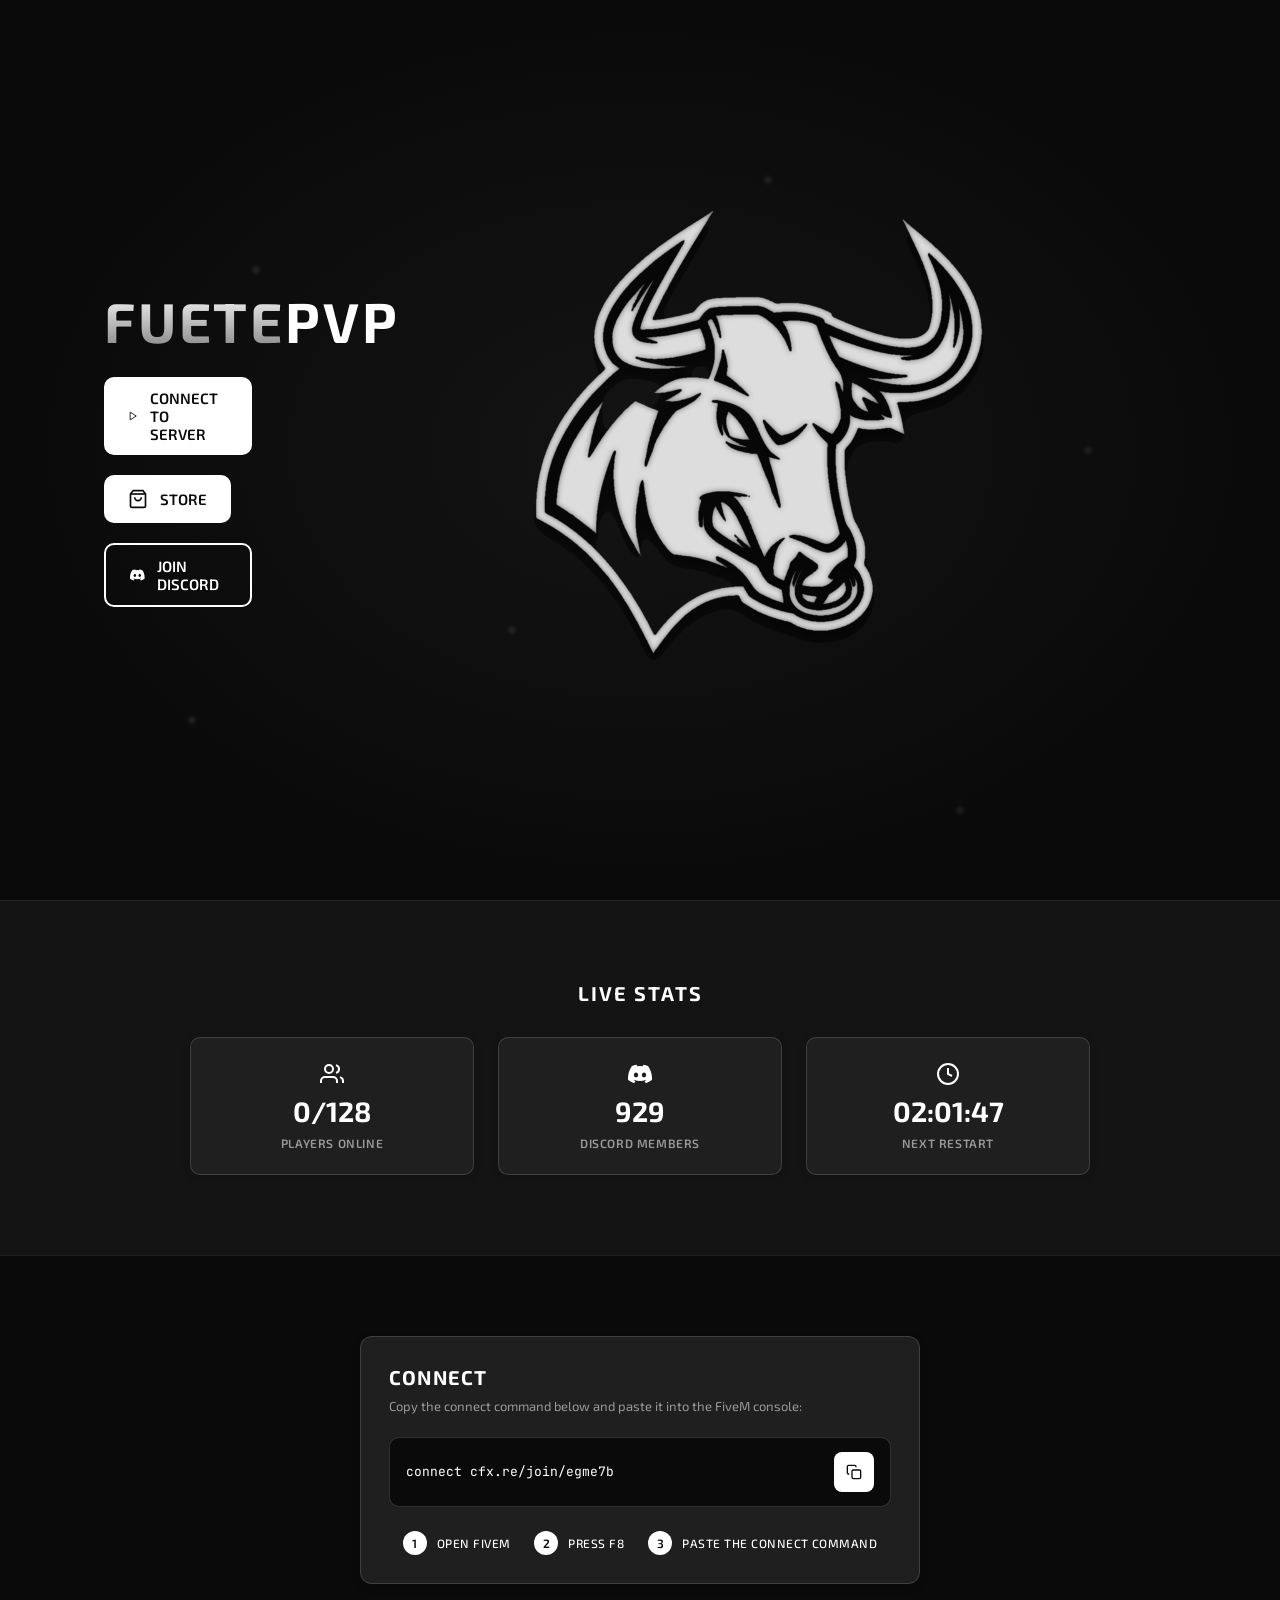
==== commit 2935b06c: "Add files via upload" ====
--- a/index.html
+++ b/index.html
@@ -48,23 +48,8 @@
           </div>
         </div>
       </div>
-      <div class="hero-featured-wrap animate-item">
-        <article class="store-card hero-featured-card hero-featured-card--soon" aria-label="BATTLEPASS — coming soon, not available for purchase yet">
-          <div class="hero-featured-soon-overlay" aria-hidden="true">
-            <span class="hero-featured-soon-ribbon">COMING SOON</span>
-          </div>
-          <div class="store-card-image">
-            <img src="images/battlepass.png" alt="Battle Pass — FUETEPVP" class="store-product-img" width="512" height="512" loading="lazy">
-          </div>
-          <h3 class="store-card-title">BATTLEPASS</h3>
-          <p class="store-card-price">20.00 <span class="currency">USD</span></p>
-          <span class="store-btn hero-featured-buy hero-featured-buy--disabled" aria-disabled="true">
-            <span class="store-btn-icon">
-              <svg xmlns="http://www.w3.org/2000/svg" width="14" height="14" viewBox="0 0 24 24" fill="none" stroke="currentColor" stroke-width="2"><circle cx="9" cy="21" r="1"/><circle cx="20" cy="21" r="1"/><path d="M1 1h4l2.68 13.39a2 2 0 0 0 2 1.61h9.72a2 2 0 0 0 2-1.61L23 6H6"/></svg>
-            </span>
-            Coming soon
-          </span>
-        </article>
+      <div class="hero-logo-wrap animate-item">
+        <img class="hero-logo" src="images/transparent_FuetePVP_logo.png" alt="FuetePVP" width="420" height="420" decoding="async" draggable="false">
       </div>
     </div>
   </main>
--- a/styles.css
+++ b/styles.css
@@ -196,6 +196,11 @@
   animation: slideInFromLeft 1.4s cubic-bezier(0.25, 0.46, 0.45, 0.94) 0.2s forwards;
 }
 
+.hero-animate .hero-logo-wrap.animate-item {
+  opacity: 0;
+  animation: slideInFromRight 1.4s cubic-bezier(0.25, 0.46, 0.45, 0.94) 0.55s forwards;
+}
+
 .hero-animate .buttons-stack.animate-item {
   opacity: 0;
   animation: slideInFromLeft 1.4s cubic-bezier(0.25, 0.46, 0.45, 0.94) 0.5s forwards;
@@ -208,6 +213,10 @@
 
 @media (min-width: 901px) {
   .hero-animate .hero-featured-wrap.animate-item {
+    animation-name: slideInBattlepassDesktop;
+  }
+
+  .hero-animate .hero-logo-wrap.animate-item {
     animation-name: slideInBattlepassDesktop;
   }
 }
@@ -225,14 +234,12 @@
   background: transparent;
 }
 
-/* Fylder skærmbredden — BATTLEPASS på desktop låst til viewport-højre (absolute) */
 .hero-inner {
   position: relative;
   z-index: 2;
   display: grid;
-  grid-template-columns: minmax(0, 1fr) auto;
-  align-items: center;
-  column-gap: clamp(2.5rem, 8vw, 7rem);
+  grid-template-columns: 1fr;
+  align-items: center;
   width: 100%;
   box-sizing: border-box;
   padding-inline-start: clamp(2rem, 9vw, 6.5rem);
@@ -242,7 +249,7 @@
 .hero-content {
   position: relative;
   z-index: 2;
-  justify-self: end;
+  justify-self: start;
   width: fit-content;
   max-width: min(1200px, 100%);
 }
@@ -253,26 +260,18 @@
     column-gap: 0;
     align-items: center;
     align-content: center;
-    /* Samme højde som synlig hero, så top:50% = midt på skærmen (ikke bund-hjørne) */
     min-height: calc(100svh - 6rem);
-    /* Plads til kortet så Fuete ikke kører ind under */
-    padding-inline-end: max(calc(280px + 1.75rem), env(safe-area-inset-right, 0px));
+    /* Plads til stort logo til højre */
+    padding-inline-end: max(
+      calc(min(30rem, 46vw) + clamp(2rem, 4vw, 3.5rem)),
+      env(safe-area-inset-right, 0px)
+    );
   }
 
   .hero-content {
     justify-self: start;
     align-self: center;
-    max-width: min(1200px, calc(100% - 1rem));
-  }
-
-  .hero-featured-wrap {
-    position: absolute;
-    /* Further from right edge = closer to center (tweak here) */
-    right: max(clamp(7.125rem, 28.25vw, 22.25rem), env(safe-area-inset-right, 0px));
-    /* Højere på siden end midten — “meget højere op” */
-    top: clamp(18%, 22vh, 30%);
-    width: min(280px, calc(100vw - clamp(2rem, 9vw, 6.5rem) - 2rem));
-    justify-self: unset;
+    max-width: min(1200px, calc(100% - min(32rem, 50vw)));
   }
 }
 
@@ -290,6 +289,43 @@
   align-items: flex-start;
   gap: 1.75rem;
   min-width: 0;
+}
+
+/* Forside — logo til højre (desktop: absolut; mobil: under indhold, højrejusteret) */
+.hero-logo-wrap {
+  justify-self: end;
+  line-height: 0;
+  pointer-events: none;
+  user-select: none;
+  -webkit-user-select: none;
+}
+
+.hero-logo-wrap .hero-logo {
+  width: min(22rem, 72vw);
+  max-width: 100%;
+  height: auto;
+  display: block;
+  object-fit: contain;
+  opacity: 0.86;
+  user-select: none;
+  -webkit-user-select: none;
+  -webkit-user-drag: none;
+}
+
+@media (min-width: 901px) {
+  .hero-logo-wrap {
+    position: absolute;
+    right: max(clamp(7.5rem, 23vw, 18rem), env(safe-area-inset-right, 0px));
+    top: clamp(10%, 16vh, 28%);
+    width: min(30rem, 46vw);
+    max-width: min(480px, calc(100vw - clamp(2rem, 9vw, 6.5rem) - 15rem));
+    z-index: 1;
+    justify-self: unset;
+  }
+
+  .hero-logo-wrap .hero-logo {
+    width: 100%;
+  }
 }
 
 .title {
@@ -379,7 +415,8 @@
 }
 
 @media (prefers-reduced-motion: reduce) {
-  .hero-animate .hero-featured-wrap.animate-item {
+  .hero-animate .hero-featured-wrap.animate-item,
+  .hero-animate .hero-logo-wrap.animate-item {
     animation: none !important;
     opacity: 1;
     transform: none;
@@ -792,7 +829,8 @@
 .shop-tab-panel .store-title--exclusive,
 .shop-tab-panel .store-title--unban,
 .shop-tab-panel .store-title--crews,
-.shop-tab-panel .store-title--ranks {
+.shop-tab-panel .store-title--ranks,
+.shop-tab-panel .store-title--more {
   margin-top: 0.25rem;
 }
 
@@ -1084,6 +1122,7 @@
 /* Same width as one coin card in a 4-column row (1100px − 3 gaps) / 4 — Unbans, Crews, CARS */
 .store-grid--unban,
 .store-grid--crews,
+.store-grid--more,
 .store-grid--cars {
   display: flex;
   flex-wrap: wrap;
@@ -1189,7 +1228,8 @@
 
 .store-card--unban,
 .store-card--crews,
-.store-grid--cars .store-card--exclusive {
+.store-grid--cars .store-card--exclusive,
+#shop-panel-more .store-grid--more > .store-card {
   flex: 0 0 auto;
   width: min(
     calc((1100px - 3 * 1.5rem) / 4),
@@ -1310,17 +1350,19 @@
   cursor: pointer;
 }
 
-/* Coins + CARS + Unbans + CREWS: no product modal — cards and Buy are not interactive */
+/* Coins + CARS + Unbans + CREWS + MORE: no product modal — cards and Buy are not interactive */
 #shop-panel-coins .store-card,
 #shop-panel-exclusive .store-card,
 #shop-panel-unbans .store-card,
-#shop-panel-crews .store-card {
+#shop-panel-crews .store-card,
+#shop-panel-more .store-card {
   cursor: default;
 }
 
 #shop-panel-coins .store-card .store-btn,
 #shop-panel-unbans .store-card .store-btn,
-#shop-panel-crews .store-card .store-btn {
+#shop-panel-crews .store-card .store-btn,
+#shop-panel-more .store-card .store-btn {
   cursor: default;
   pointer-events: none;
 }
@@ -1333,7 +1375,8 @@
 #shop-panel-coins .store-card:hover,
 #shop-panel-exclusive .store-card:hover,
 #shop-panel-unbans .store-card:hover,
-#shop-panel-crews .store-card:hover {
+#shop-panel-crews .store-card:hover,
+#shop-panel-more .store-card:hover {
   border-color: var(--border-subtle);
   box-shadow: 0 2px 8px rgba(0, 0, 0, 0.2);
 }
@@ -1342,14 +1385,16 @@
   #shop-panel-coins .store-card:hover,
   #shop-panel-exclusive .store-card:hover,
   #shop-panel-unbans .store-card:hover,
-  #shop-panel-crews .store-card:hover {
+  #shop-panel-crews .store-card:hover,
+  #shop-panel-more .store-card:hover {
     transform: none;
   }
 
   #shop-panel-coins .store-card:hover .store-product-img,
   #shop-panel-exclusive .store-card:hover .store-product-img,
   #shop-panel-unbans .store-card:hover .store-product-img,
-  #shop-panel-crews .store-card:hover .store-product-img {
+  #shop-panel-crews .store-card:hover .store-product-img,
+  #shop-panel-more .store-card:hover .store-product-img {
     transform: none;
   }
 }
@@ -1663,6 +1708,21 @@
     width: 100%;
   }
 
+  .hero-logo-wrap {
+    position: relative;
+    right: auto;
+    top: auto;
+    width: 100%;
+    max-width: none;
+    display: flex;
+    justify-content: flex-end;
+    margin-top: 0.5rem;
+  }
+
+  .hero-logo-wrap .hero-logo {
+    width: min(20rem, 58vw);
+  }
+
   .hero-featured-wrap {
     position: relative;
     right: auto;
@@ -1706,6 +1766,7 @@
 
   .store-grid--unban,
   .store-grid--crews,
+  .store-grid--more,
   .store-grid--cars:not(.store-grid--cars-row) {
     flex-direction: column;
     align-items: stretch;
@@ -1714,6 +1775,7 @@
 
   .store-card--unban,
   .store-card--crews,
+  #shop-panel-more .store-grid--more > .store-card,
   .store-grid--cars:not(.store-grid--cars-row) .store-card--exclusive {
     width: 100%;
     max-width: none;
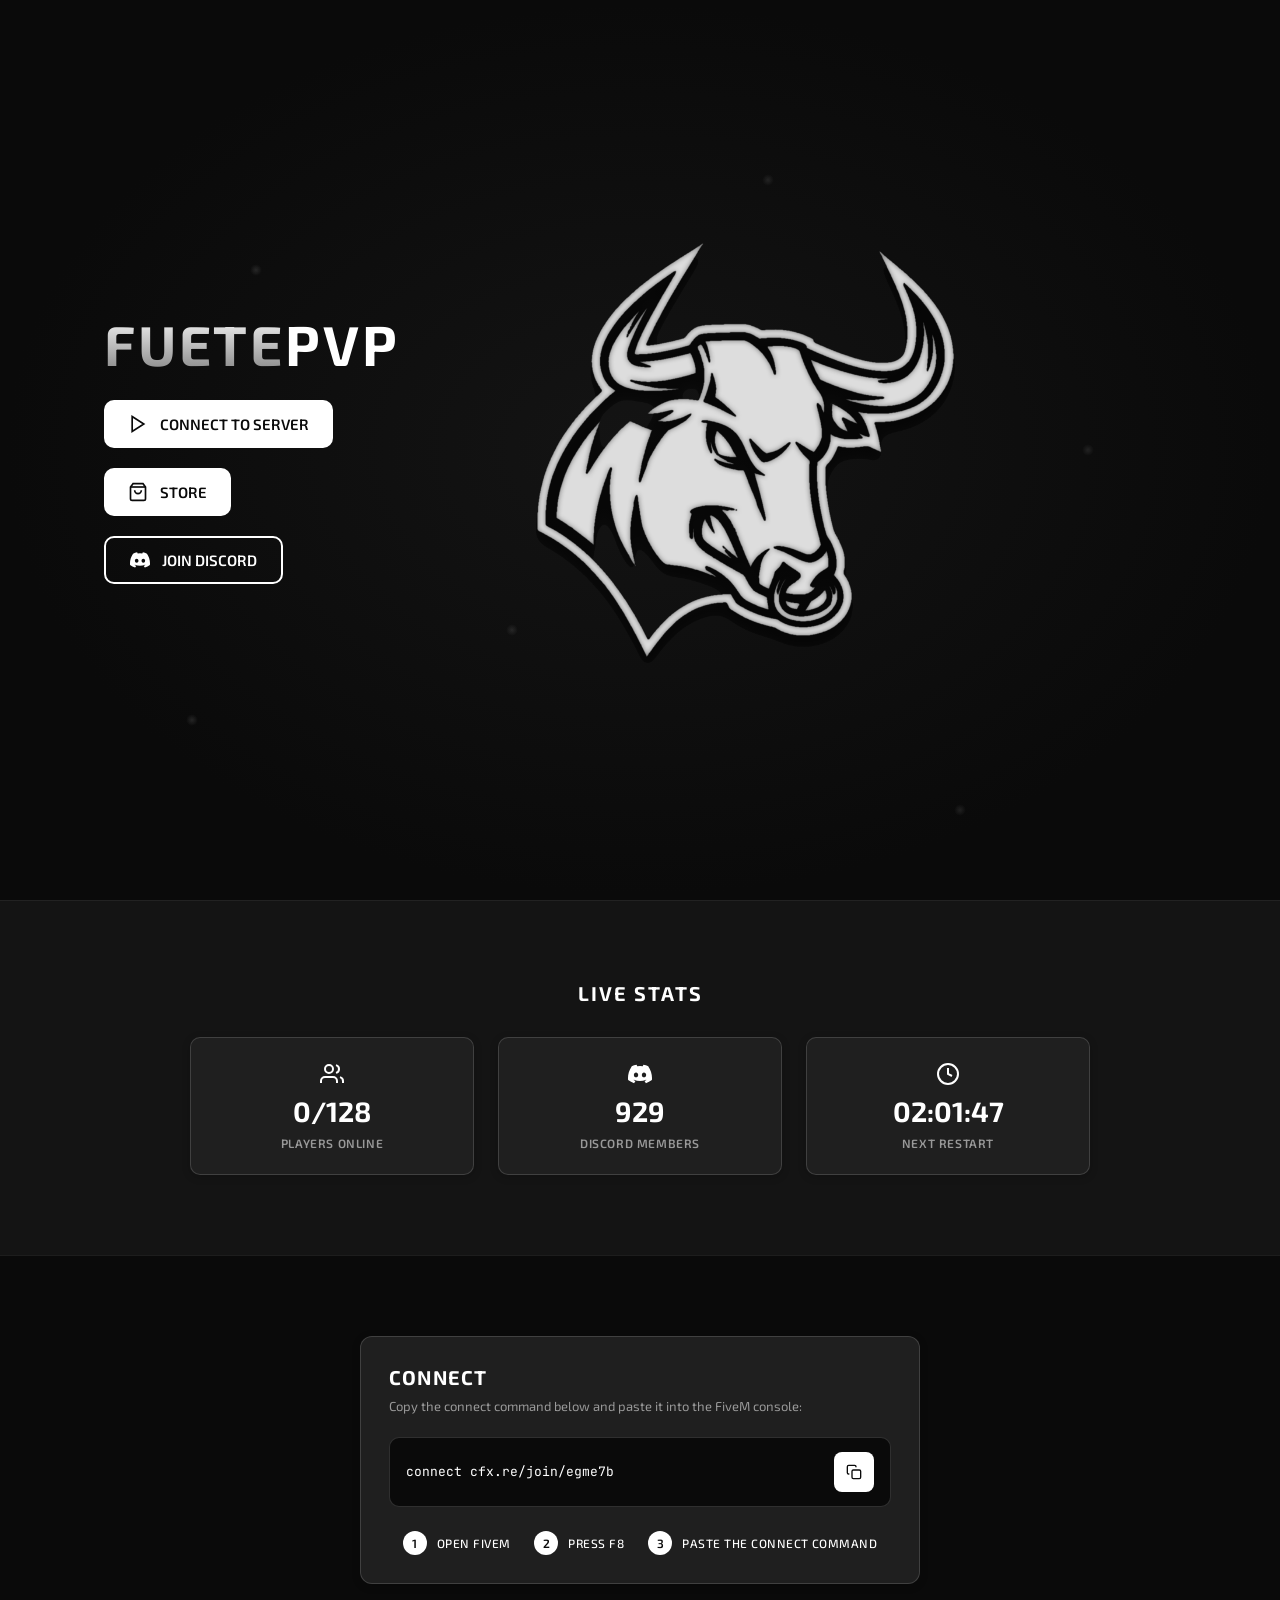
==== commit 3ab5d887: "Add files via upload" ====
--- a/index.html
+++ b/index.html
@@ -39,7 +39,7 @@
               STORE
             </a>
           </div>
-          <a href="https://discord.gg/bhujX2m533" target="_blank" rel="noopener noreferrer" class="btn btn-outline">
+          <a href="https://discord.gg/fuete" target="_blank" rel="noopener noreferrer" class="btn btn-outline">
             <svg xmlns="http://www.w3.org/2000/svg" width="20" height="20" viewBox="0 0 16 16" fill="currentColor">
               <path d="M13.545 2.907a13.2 13.2 0 0 0-3.257-1.011.05.05 0 0 0-.052.025c-.141.25-.297.577-.406.833a12.2 12.2 0 0 0-3.658 0 8 8 0 0 0-.412-.833.05.05 0 0 0-.052-.025c-1.125.194-2.22.534-3.257 1.011a.04.04 0 0 0-.021.018C.356 6.024-.213 9.047.066 12.032q.003.022.021.037a13.3 13.3 0 0 0 3.995 2.02.05.05 0 0 0 .056-.019q.463-.63.818-1.329a.05.05 0 0 0-.01-.059l-.018-.011a9 9 0 0 1-1.248-.595.05.05 0 0 1-.02-.066l.015-.019q.127-.095.248-.195a.05.05 0 0 1 .051-.007c2.619 1.196 5.454 1.196 8.041 0a.05.05 0 0 1 .053.007q.121.1.248.195a.05.05 0 0 1-.004.085 8 8 0 0 1-1.249.594.05.05 0 0 0-.03.03.05.05 0 0 0 .003.041c.24.465.515.909.817 1.329a.05.05 0 0 0 .056.019 13.2 13.2 0 0 0 4.001-2.02.05.05 0 0 0 .021-.037c.334-3.451-.559-6.449-2.366-9.106a.03.03 0 0 0-.02-.019m-8.198 7.307c-.789 0-1.438-.724-1.438-1.612s.637-1.613 1.438-1.613c.807 0 1.45.73 1.438 1.613 0 .888-.637 1.612-1.438 1.612m5.316 0c-.788 0-1.438-.724-1.438-1.612s.637-1.613 1.438-1.613c.807 0 1.451.73 1.438 1.613 0 .888-.631 1.612-1.438 1.612"/>
             </svg>
--- a/styles.css
+++ b/styles.css
@@ -211,7 +211,7 @@
   animation: slideInFromRight 1.4s cubic-bezier(0.25, 0.46, 0.45, 0.94) 0.7s forwards;
 }
 
-@media (min-width: 901px) {
+@media (min-width: 768px) {
   .hero-animate .hero-featured-wrap.animate-item {
     animation-name: slideInBattlepassDesktop;
   }
@@ -254,24 +254,40 @@
   max-width: min(1200px, 100%);
 }
 
-@media (min-width: 901px) {
+/* Tablet + desktop: to kolonner så logoet forbliver til højre (undgår “logo under knapper” ved 768–900px) */
+@media (min-width: 768px) {
   .hero-inner {
-    grid-template-columns: 1fr;
-    column-gap: 0;
+    grid-template-columns: minmax(0, 1fr) minmax(16rem, min(48rem, 56vw));
+    column-gap: clamp(1.25rem, 4vw, 2.75rem);
     align-items: center;
     align-content: center;
     min-height: calc(100svh - 6rem);
-    /* Plads til stort logo til højre */
-    padding-inline-end: max(
-      calc(min(30rem, 46vw) + clamp(2rem, 4vw, 3.5rem)),
-      env(safe-area-inset-right, 0px)
-    );
+    padding-inline-end: max(clamp(1.25rem, 4vw, 3rem), env(safe-area-inset-right, 0px));
   }
 
   .hero-content {
     justify-self: start;
     align-self: center;
-    max-width: min(1200px, calc(100% - min(32rem, 50vw)));
+    min-width: 0;
+    max-width: min(1200px, 100%);
+    width: 100%;
+  }
+
+  .hero-logo-wrap {
+    position: relative;
+    justify-self: stretch;
+    align-self: center;
+    width: 100%;
+    max-width: none;
+    display: flex;
+    justify-content: flex-start;
+    align-items: center;
+    margin-top: 0;
+  }
+
+  .hero-logo-wrap .hero-logo {
+    width: min(100%, 42rem);
+    max-width: min(640px, 100%);
   }
 }
 
@@ -301,7 +317,7 @@
 }
 
 .hero-logo-wrap .hero-logo {
-  width: min(22rem, 72vw);
+  width: min(28rem, 80vw);
   max-width: 100%;
   height: auto;
   display: block;
@@ -310,22 +326,8 @@
   user-select: none;
   -webkit-user-select: none;
   -webkit-user-drag: none;
-}
-
-@media (min-width: 901px) {
-  .hero-logo-wrap {
-    position: absolute;
-    right: max(clamp(7.5rem, 23vw, 18rem), env(safe-area-inset-right, 0px));
-    top: clamp(10%, 16vh, 28%);
-    width: min(30rem, 46vw);
-    max-width: min(480px, calc(100vw - clamp(2rem, 9vw, 6.5rem) - 15rem));
-    z-index: 1;
-    justify-self: unset;
-  }
-
-  .hero-logo-wrap .hero-logo {
-    width: 100%;
-  }
+  -webkit-touch-callout: none;
+  -webkit-tap-highlight-color: transparent;
 }
 
 .title {
@@ -1129,6 +1131,16 @@
   justify-content: center;
   align-items: stretch;
   gap: 1.5rem;
+  max-width: 1100px;
+  margin-inline: auto;
+}
+
+/* MORE — ét kort centreret (.store-grid har ellers display:grid som kan overlappe --more) */
+#shop-panel-more .store-grid.store-grid--more {
+  display: grid;
+  grid-template-columns: 1fr;
+  justify-items: center;
+  width: 100%;
   max-width: 1100px;
   margin-inline: auto;
 }
@@ -1363,8 +1375,8 @@
 #shop-panel-unbans .store-card .store-btn,
 #shop-panel-crews .store-card .store-btn,
 #shop-panel-more .store-card .store-btn {
-  cursor: default;
-  pointer-events: none;
+  cursor: pointer;
+  pointer-events: auto;
 }
 
 #shop-panel-exclusive .store-card .store-btn {
@@ -1689,8 +1701,8 @@
   border-color: rgba(74, 222, 128, 0.5);
 }
 
-/* Responsive */
-@media (max-width: 900px) {
+/* Responsive — hero “stack” kun på smalle skærme (≤767px), så 768–900px får grid med logo til højre */
+@media (max-width: 767px) {
   .hero-inner {
     grid-template-columns: 1fr;
     row-gap: 2rem;
@@ -1720,7 +1732,7 @@
   }
 
   .hero-logo-wrap .hero-logo {
-    width: min(20rem, 58vw);
+    width: min(30rem, 84vw);
   }
 
   .hero-featured-wrap {
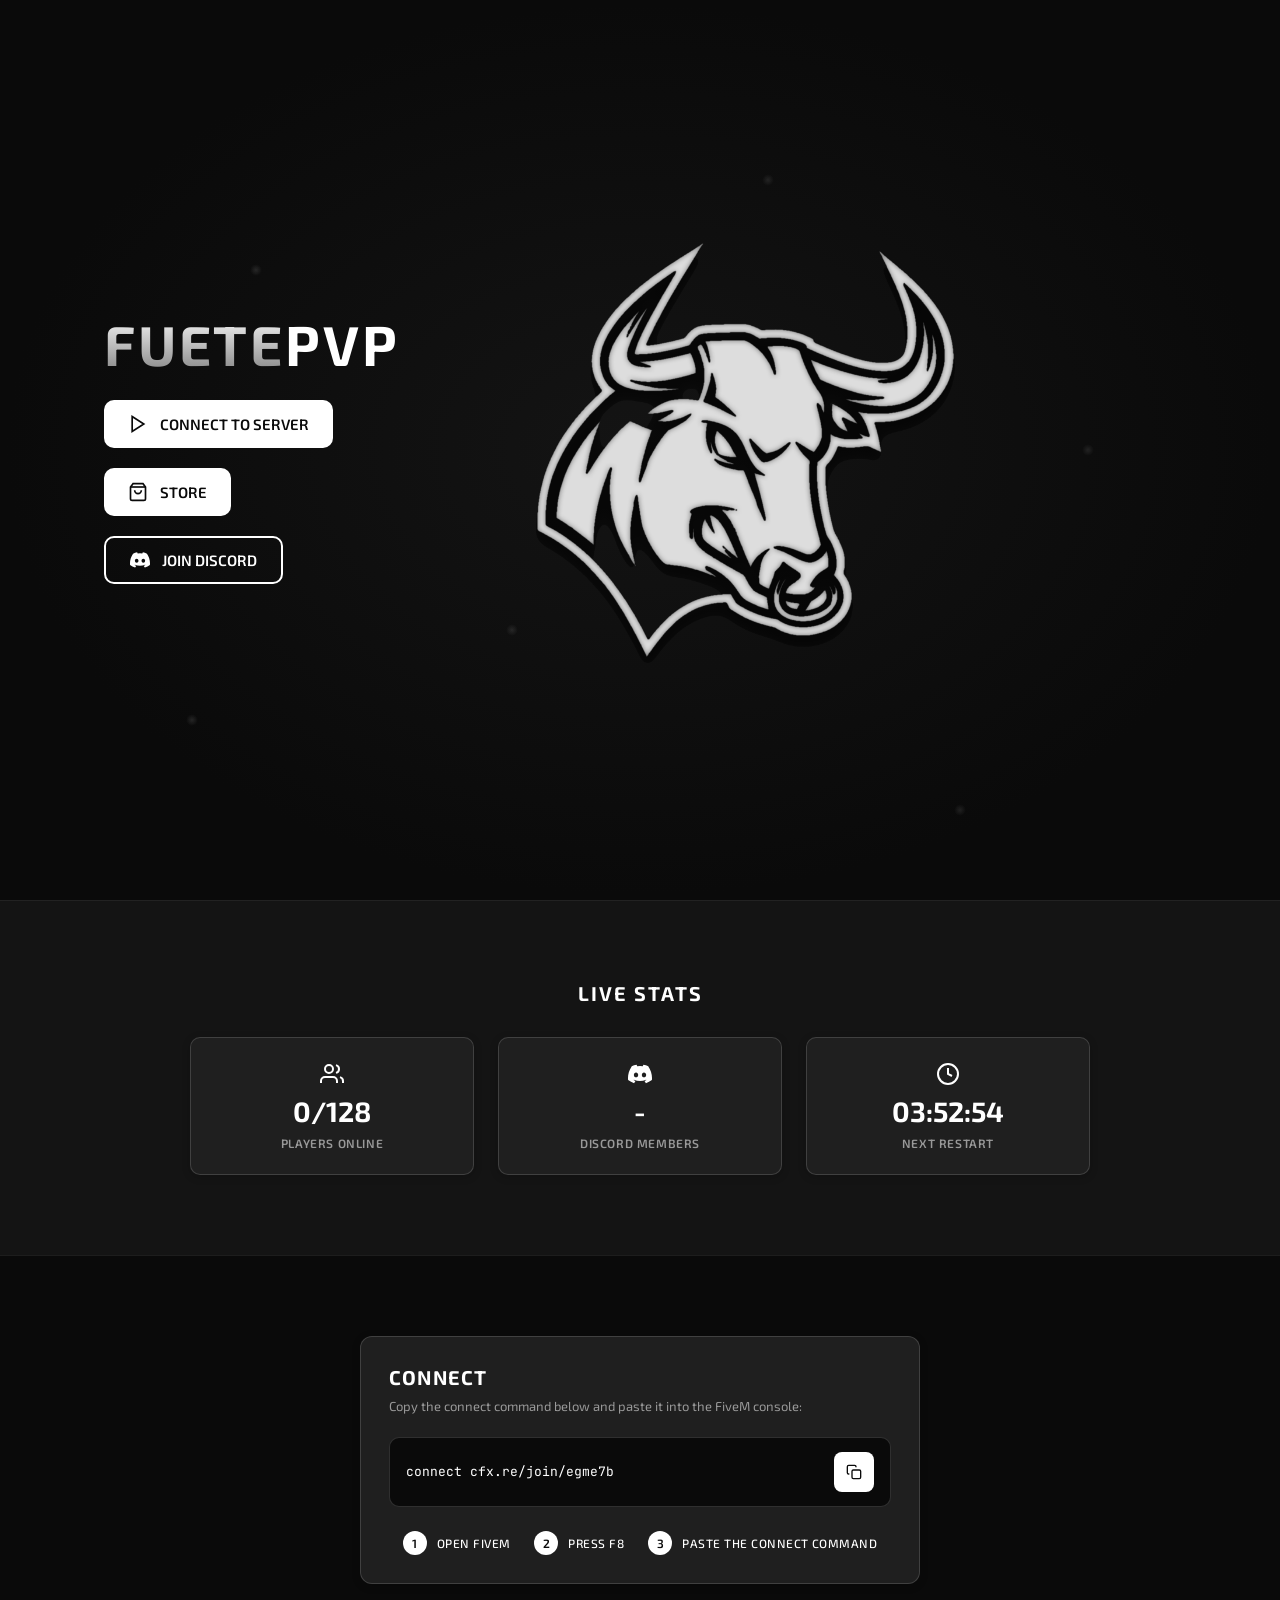
==== commit ca3dec1f: "Add files via upload" ====
--- a/index.html
+++ b/index.html
@@ -7,7 +7,7 @@
   <link rel="preconnect" href="https://fonts.googleapis.com">
   <link rel="preconnect" href="https://fonts.gstatic.com" crossorigin>
   <link href="https://fonts.googleapis.com/css2?family=Exo+2:wght@400;500;600;700&family=JetBrains+Mono:wght@400;500&display=swap" rel="stylesheet">
-  <link rel="stylesheet" href="styles.css">
+  <link rel="stylesheet" href="styles.css?v=20260429">
 </head>
 <body>
   <!-- Hero Section — Centered layout -->
@@ -67,7 +67,7 @@
             <path d="M16 3.13a4 4 0 0 1 0 7.75"/>
           </svg>
         </div>
-        <span class="stat-value">0/128</span>
+        <span class="stat-value" id="players-online">0/128</span>
         <span class="stat-label">PLAYERS ONLINE</span>
       </div>
       <div class="stat-card">
@@ -76,7 +76,7 @@
             <path d="M13.545 2.907a13.2 13.2 0 0 0-3.257-1.011.05.05 0 0 0-.052.025c-.141.25-.297.577-.406.833a12.2 12.2 0 0 0-3.658 0 8 8 0 0 0-.412-.833.05.05 0 0 0-.052-.025c-1.125.194-2.22.534-3.257 1.011a.04.04 0 0 0-.021.018C.356 6.024-.213 9.047.066 12.032q.003.022.021.037a13.3 13.3 0 0 0 3.995 2.02.05.05 0 0 0 .056-.019q.463-.63.818-1.329a.05.05 0 0 0-.01-.059l-.018-.011a9 9 0 0 1-1.248-.595.05.05 0 0 1-.02-.066l.015-.019q.127-.095.248-.195a.05.05 0 0 1 .051-.007c2.619 1.196 5.454 1.196 8.041 0a.05.05 0 0 1 .053.007q.121.1.248.195a.05.05 0 0 1-.004.085 8 8 0 0 1-1.249.594.05.05 0 0 0-.03.03.05.05 0 0 0 .003.041c.24.465.515.909.817 1.329a.05.05 0 0 0 .056.019 13.2 13.2 0 0 0 4.001-2.02.05.05 0 0 0 .021-.037c.334-3.451-.559-6.449-2.366-9.106a.03.03 0 0 0-.02-.019m-8.198 7.307c-.789 0-1.438-.724-1.438-1.612s.637-1.613 1.438-1.613c.807 0 1.45.73 1.438 1.613 0 .888-.637 1.612-1.438 1.612m5.316 0c-.788 0-1.438-.724-1.438-1.612s.637-1.613 1.438-1.613c.807 0 1.451.73 1.438 1.613 0 .888-.631 1.612-1.438 1.612"/>
           </svg>
         </div>
-        <span class="stat-value">929</span>
+        <span class="stat-value" id="discord-members">...</span>
         <span class="stat-label">DISCORD MEMBERS</span>
       </div>
       <div class="stat-card">
@@ -123,6 +123,6 @@
     </div>
   </section>
 
-  <script src="script.js"></script>
+  <script src="script.js?v=20260429"></script>
 </body>
 </html>
--- a/styles.css
+++ b/styles.css
@@ -457,7 +457,7 @@
   top: 50%;
   left: 50%;
   width: 150%;
-  padding: 0.45rem 0;
+  padding: 0.42rem 0;
   margin: 0;
   text-align: center;
   font-size: 0.6875rem;
@@ -465,9 +465,12 @@
   letter-spacing: 0.14em;
   text-transform: uppercase;
   color: #fff;
-  background: linear-gradient(180deg, #d32f2f 0%, #9a1818 100%);
-  box-shadow: 0 2px 14px rgba(0, 0, 0, 0.4);
-  transform: translate(-50%, -50%) rotate(-14deg);
+  background: #c61f28;
+  border-top: 1px solid #e64a53;
+  border-bottom: 1px solid #8f151c;
+  box-shadow: 0 1px 6px rgba(0, 0, 0, 0.3);
+  transform: translate3d(-50%, -50%, 0) rotate(-12deg);
+  backface-visibility: hidden;
 }
 
 .hero-featured-buy {
@@ -1089,6 +1092,14 @@
   object-position: 48% 40%;
 }
 
+/* VIP MAY promo art — keep full frame and improve perceived sharpness */
+.store-product-img--vip-may {
+  object-fit: contain;
+  object-position: center;
+  image-rendering: -webkit-optimize-contrast;
+  image-rendering: crisp-edges;
+}
+
 .store-coin-amount {
   font-size: 2rem;
   font-weight: 700;
@@ -1135,14 +1146,9 @@
   margin-inline: auto;
 }
 
-/* MORE — ét kort centreret (.store-grid har ellers display:grid som kan overlappe --more) */
+/* MORE — keep same tight flex layout as UNBAN/CREWS */
 #shop-panel-more .store-grid.store-grid--more {
-  display: grid;
-  grid-template-columns: 1fr;
-  justify-items: center;
-  width: 100%;
-  max-width: 1100px;
-  margin-inline: auto;
+  display: flex;
 }
 
 /* CARS — horizontal scroll row + prev/next arrows (grid keeps both arrows on-screen) */
@@ -1242,11 +1248,8 @@
 .store-card--crews,
 .store-grid--cars .store-card--exclusive,
 #shop-panel-more .store-grid--more > .store-card {
-  flex: 0 0 auto;
-  width: min(
-    calc((1100px - 3 * 1.5rem) / 4),
-    calc(50% - 0.75rem)
-  );
+  flex: 0 1 auto;
+  width: min(100%, calc((1100px - 3 * 1.5rem) / 4));
   max-width: calc((1100px - 3 * 1.5rem) / 4);
 }
 
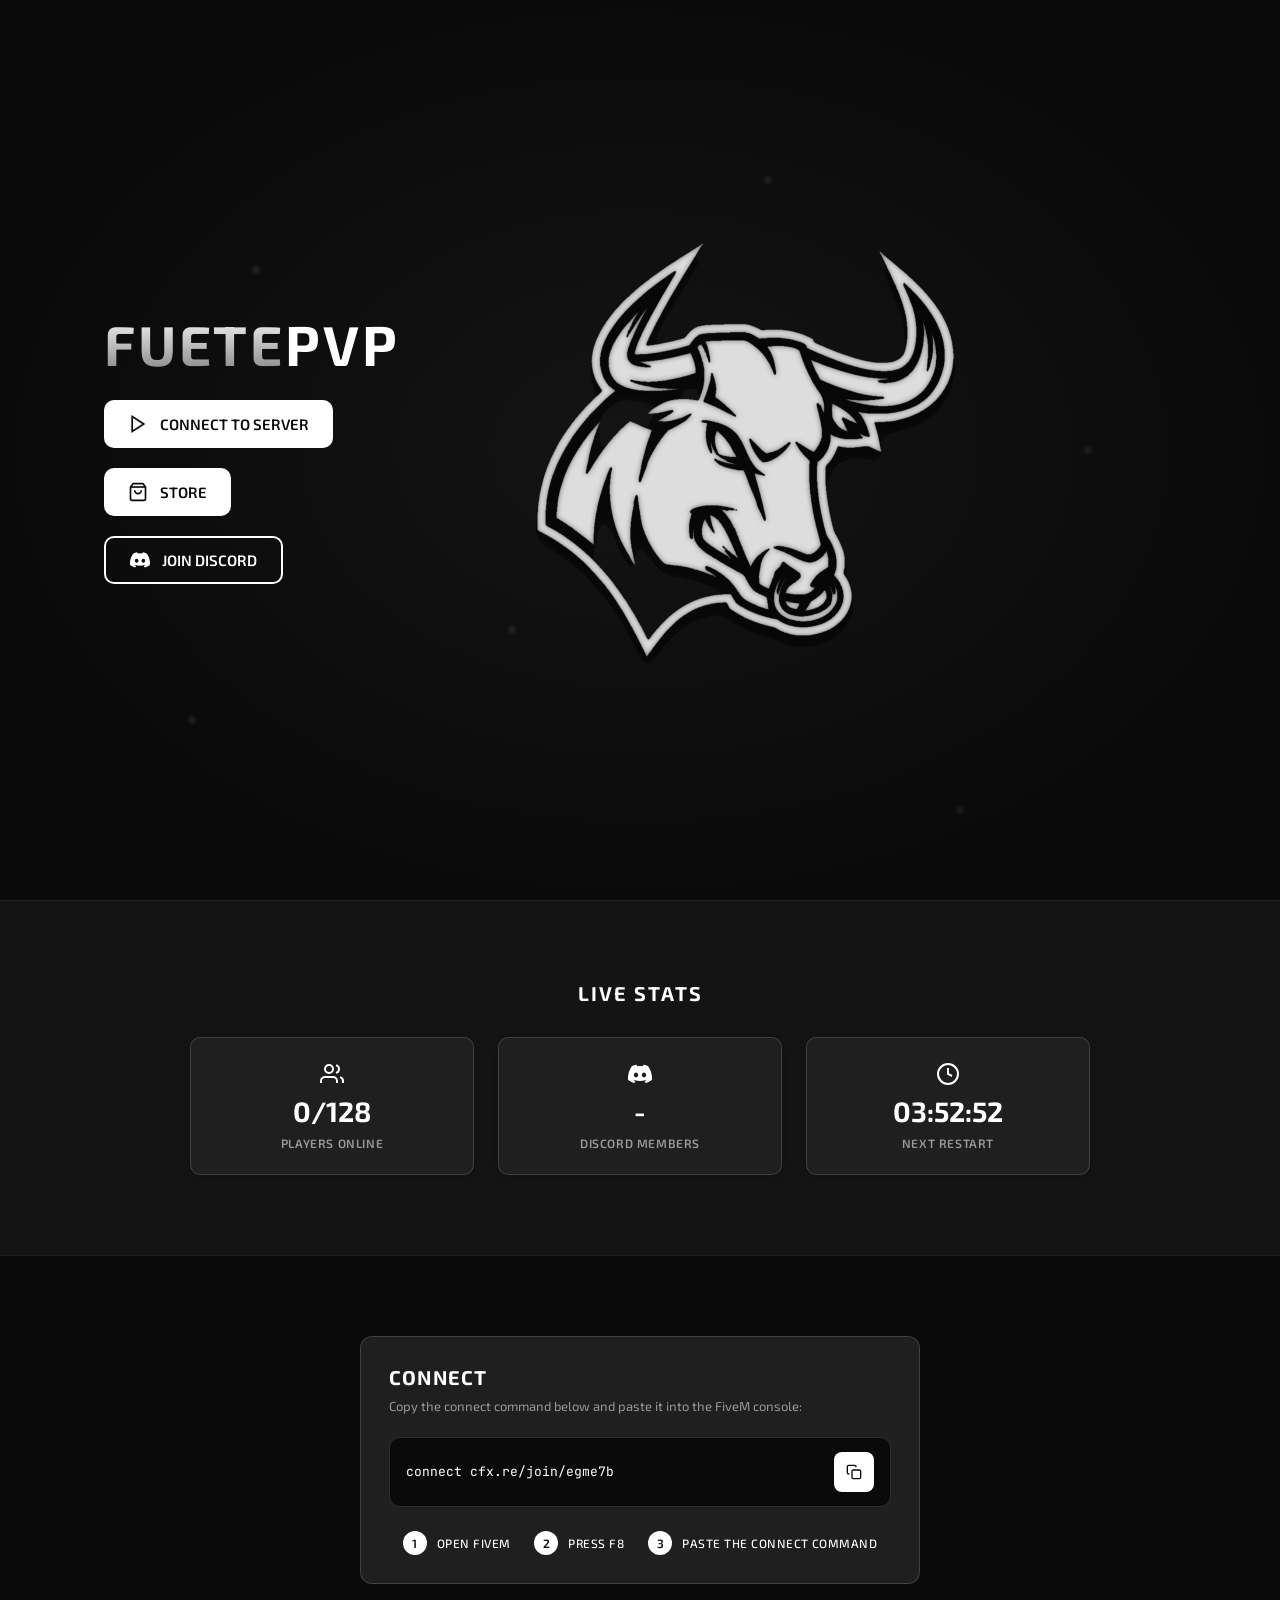
==== commit e1cddf44: "Add files via upload" ====
--- a/index.html
+++ b/index.html
@@ -3,7 +3,8 @@
 <head>
   <meta charset="UTF-8">
   <meta name="viewport" content="width=device-width, initial-scale=1.0">
-  <title>FuetePVP — FiveM Server</title>
+  <title>FuetePVP</title>
+  <link rel="icon" type="image/png" href="images/transparent_FuetePVP_logo.png">
   <link rel="preconnect" href="https://fonts.googleapis.com">
   <link rel="preconnect" href="https://fonts.gstatic.com" crossorigin>
   <link href="https://fonts.googleapis.com/css2?family=Exo+2:wght@400;500;600;700&family=JetBrains+Mono:wght@400;500&display=swap" rel="stylesheet">
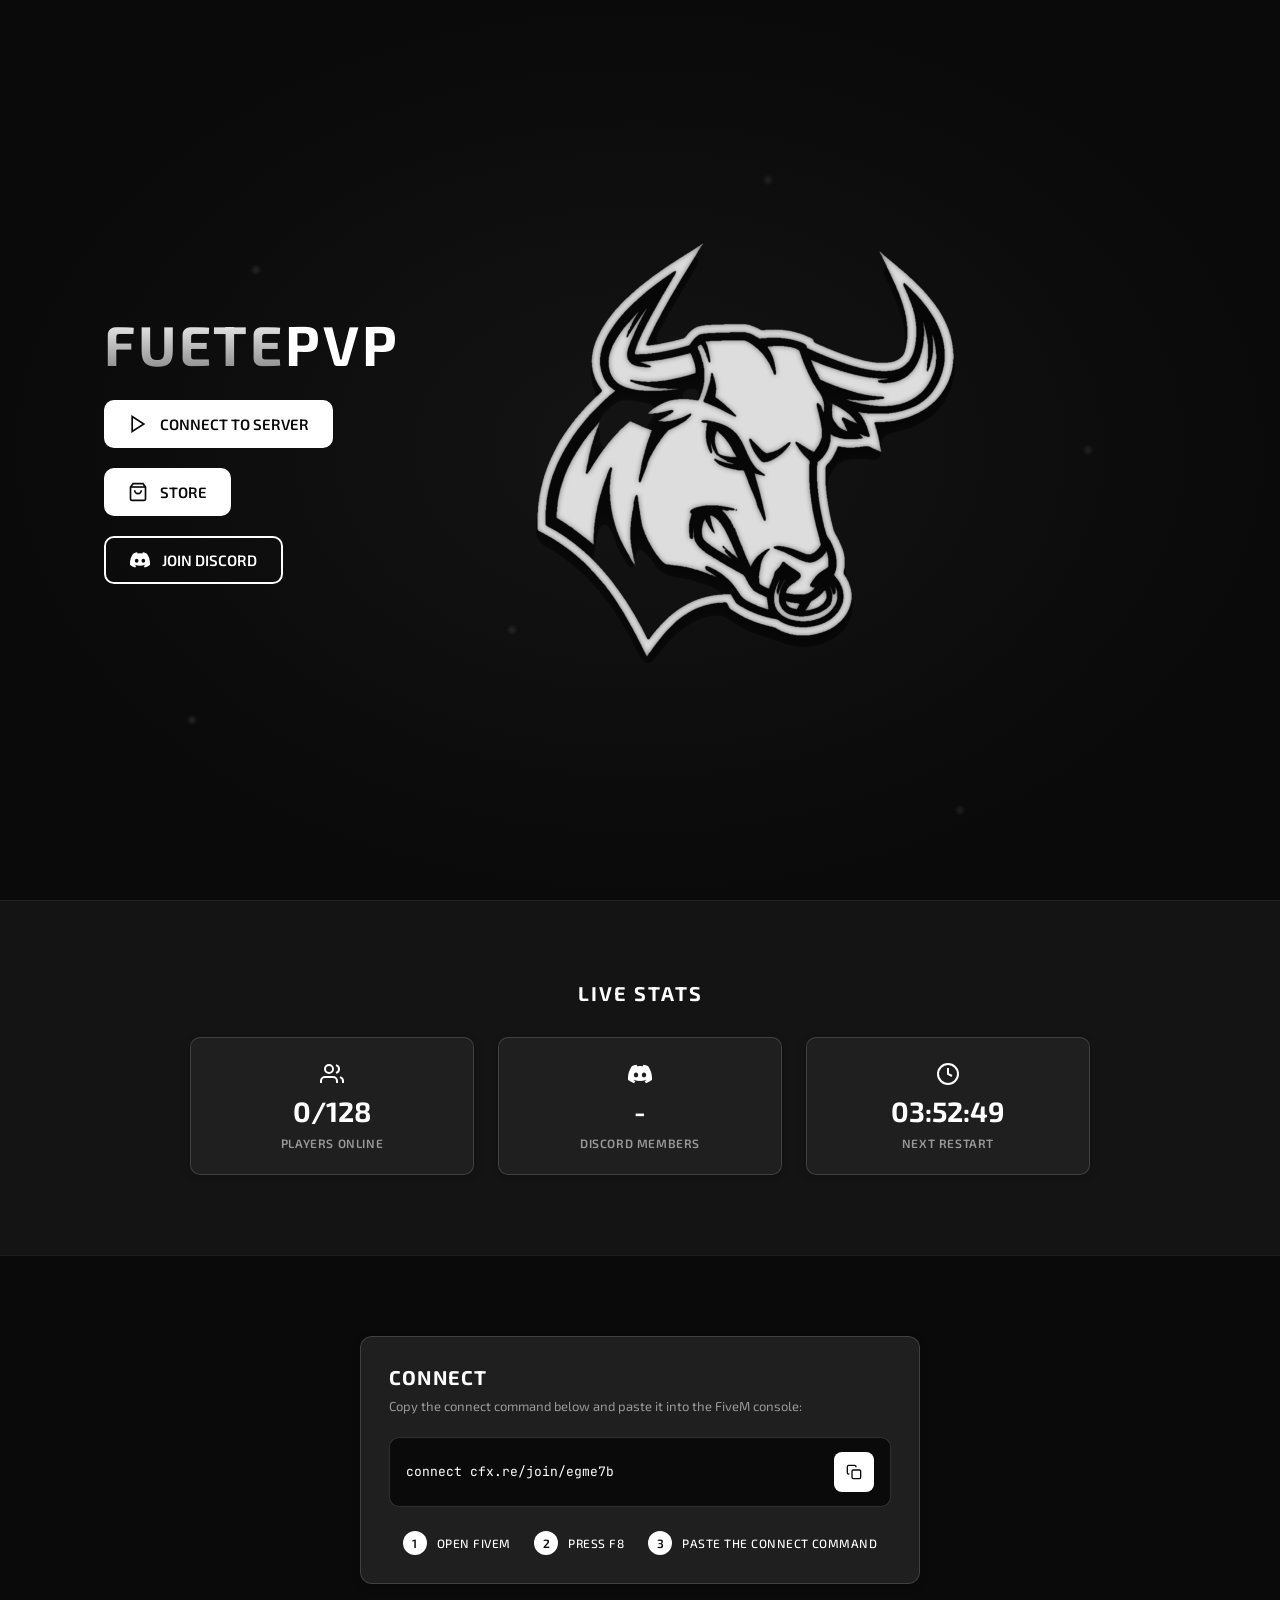
==== commit 81a2c509: "Add files via upload" ====
--- a/index.html
+++ b/index.html
@@ -25,7 +25,7 @@
           <h1 class="title animate-item"><span class="title-fuete">FUETE</span><span class="title-pvp">PVP</span></h1>
           <div class="buttons-stack animate-item">
             <div class="buttons-row">
-              <a href="#" class="btn btn-primary">
+            <a href="fivem://connect/cfx.re/join/egme7b" class="btn btn-primary">
               <svg xmlns="http://www.w3.org/2000/svg" width="20" height="20" viewBox="0 0 24 24" fill="none" stroke="currentColor" stroke-width="2">
                 <polygon points="5 3 19 12 5 21 5 3"/>
               </svg>
